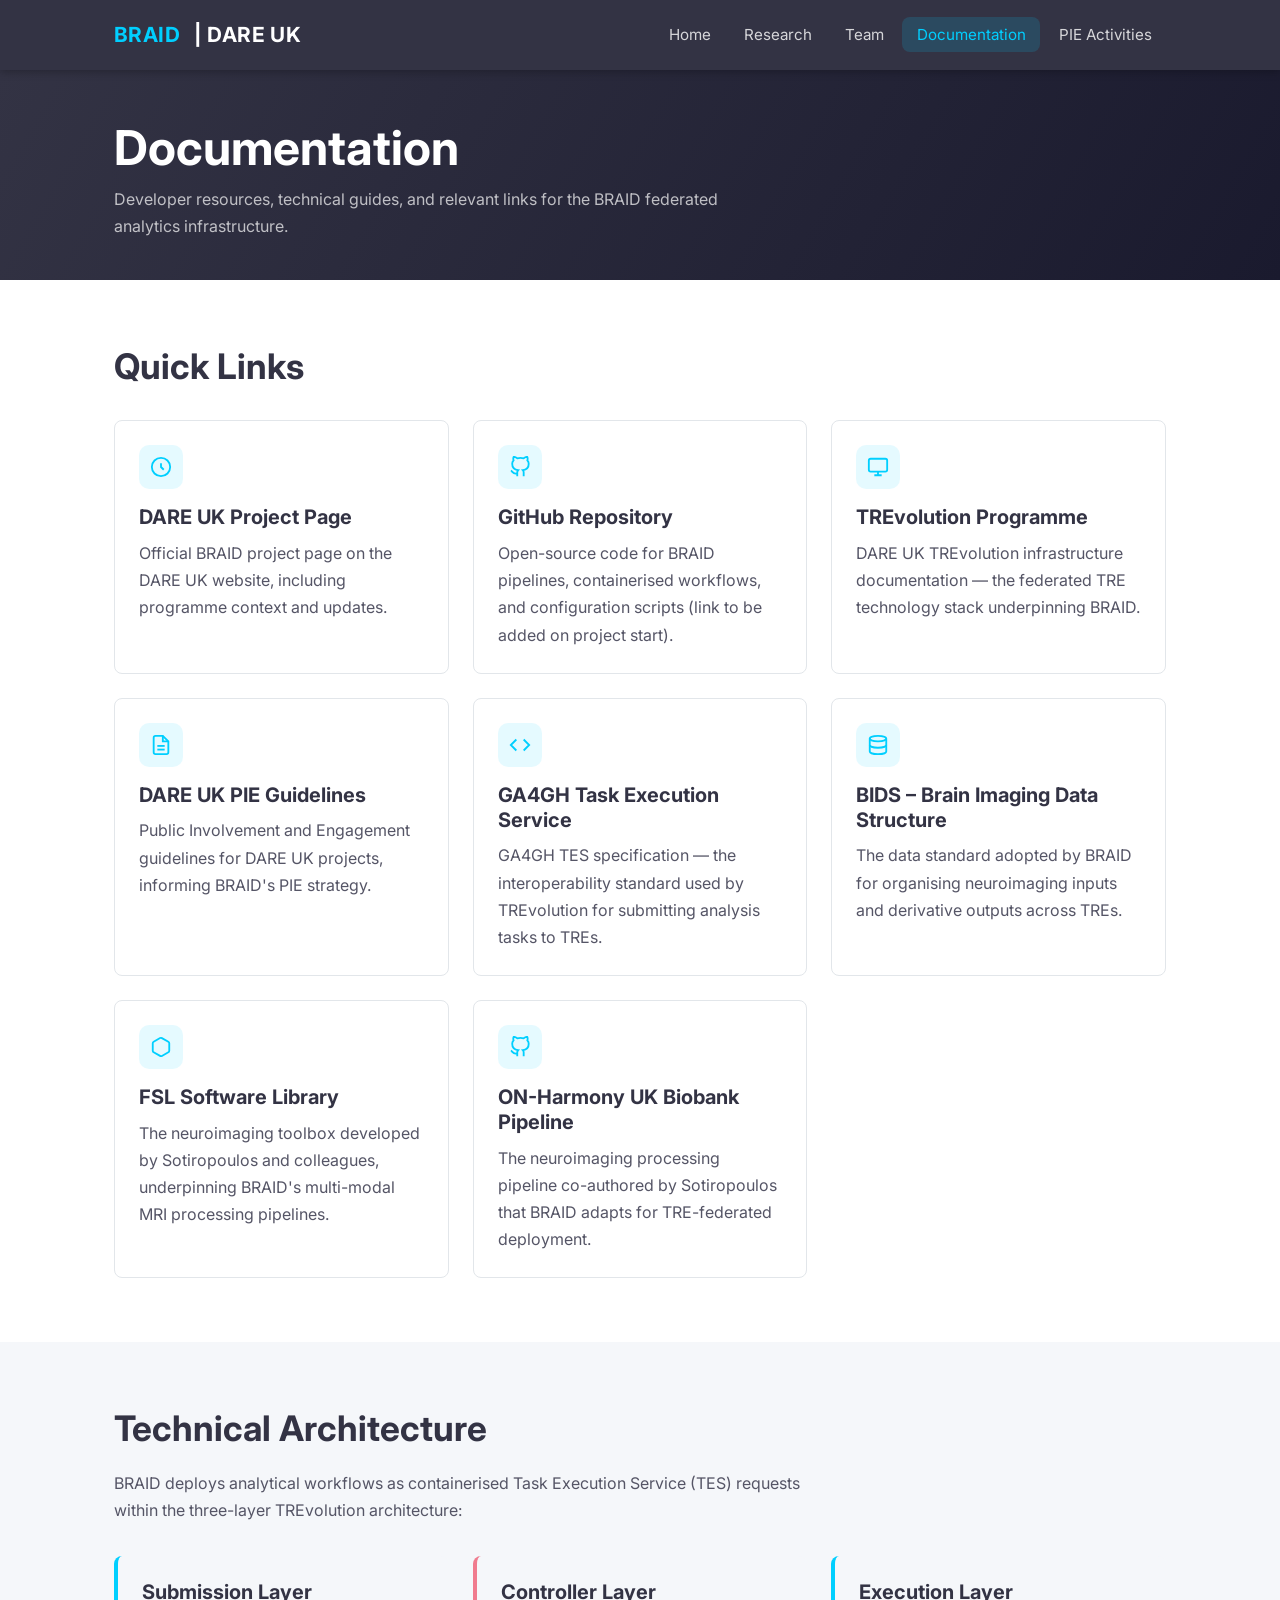
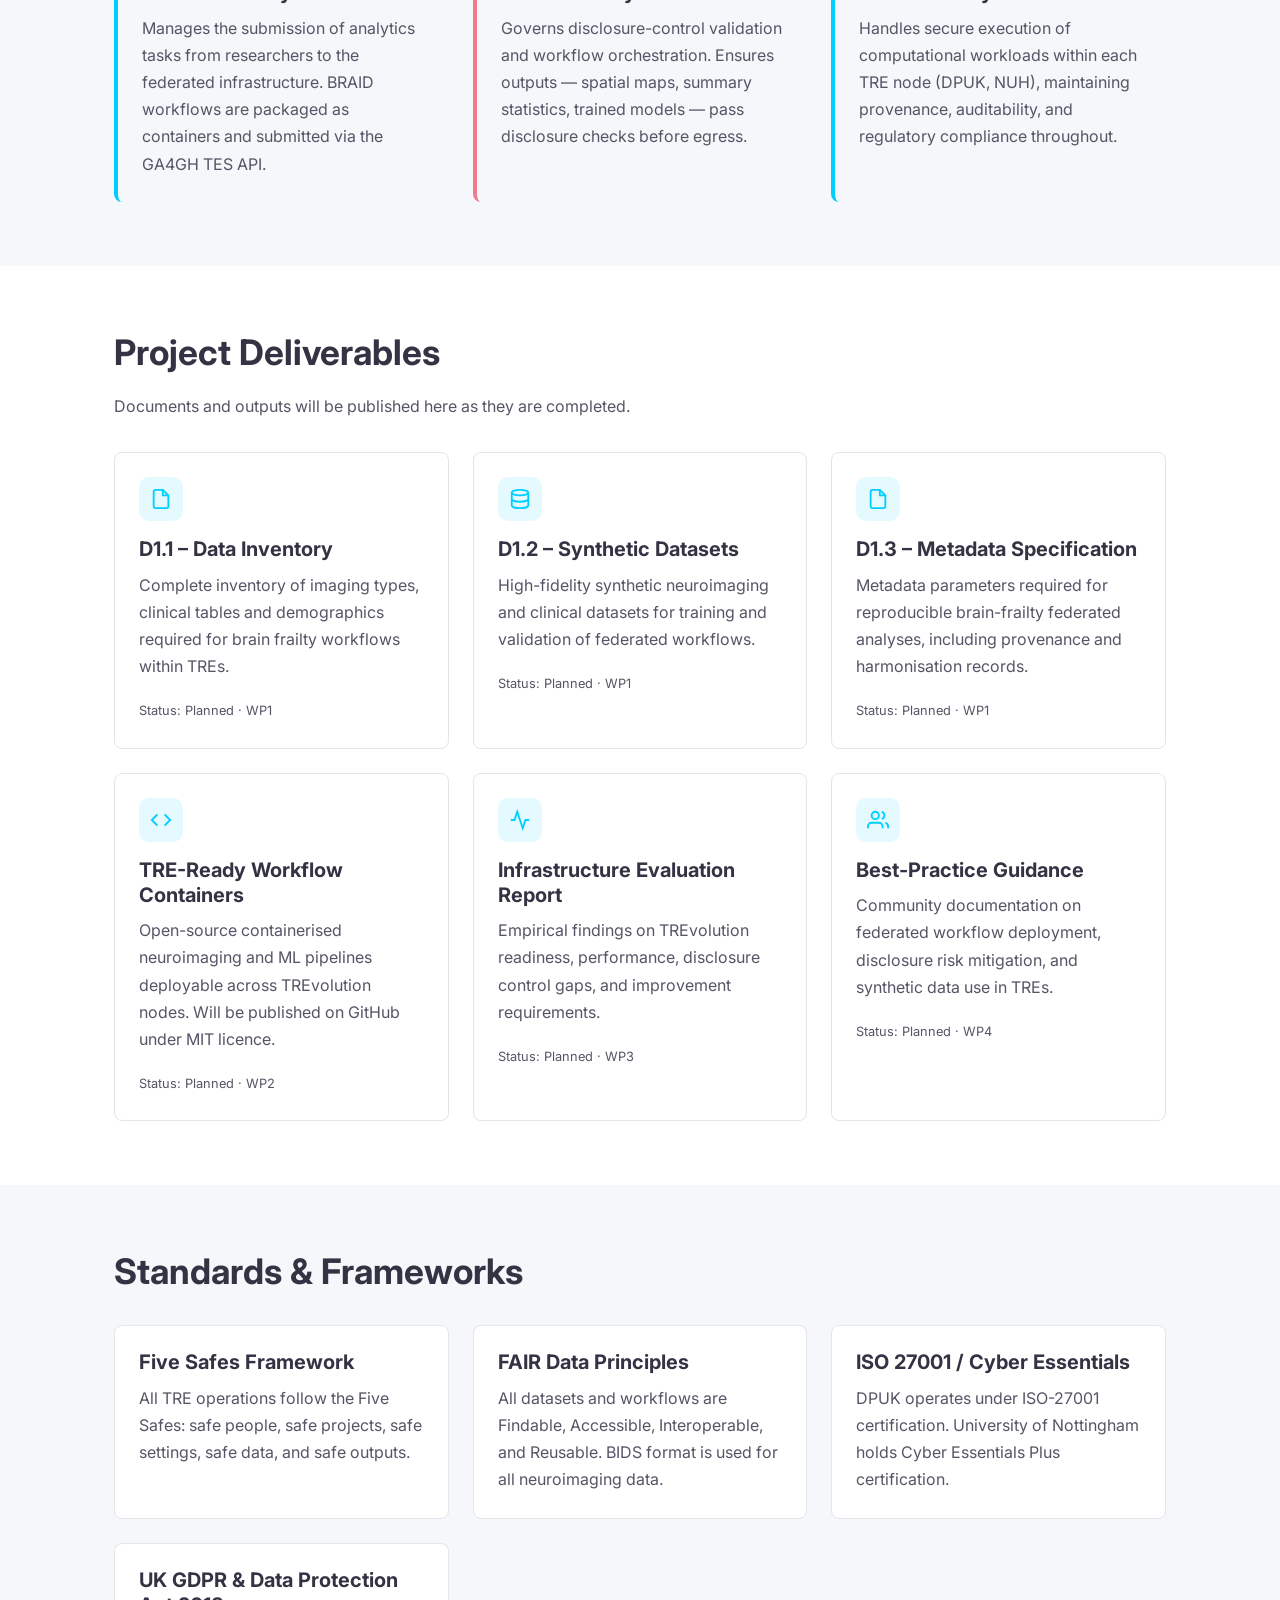
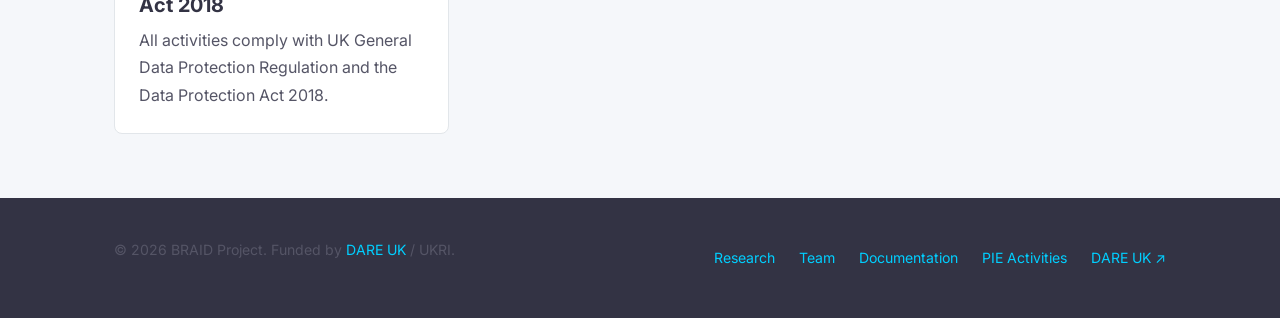
==== documentation.html @ f99ab26d "Initial BRAID website — landing page + 4 menu pages Pages: Home (lay summary), Research, Team, Docum" ====
<!DOCTYPE html>
<html lang="en">
<head>
  <meta charset="UTF-8" />
  <meta name="viewport" content="width=device-width, initial-scale=1.0" />
  <title>Documentation – BRAID</title>
  <link rel="stylesheet" href="assets/css/styles.css" />
  <link rel="preconnect" href="https://fonts.googleapis.com" />
  <link href="https://fonts.googleapis.com/css2?family=Inter:wght@400;600;700&display=swap" rel="stylesheet" />
</head>
<body>

<header class="site-header">
  <div class="container">
    <nav class="nav-inner" aria-label="Main navigation">
      <a class="nav-logo" href="index.html">
        <img src="assets/images/braid-logo-horizontal.png" alt="BRAID – A DARE UK Project"
             onerror="this.style.display='none'; this.nextElementSibling.style.display='flex';" />
        <span class="nav-logo-fallback" style="display:none;"><span>BRAID</span>&nbsp;| DARE UK</span>
      </a>
      <button class="nav-toggle" aria-label="Open menu" aria-expanded="false">
        <span></span><span></span><span></span>
      </button>
      <ul class="nav-links">
        <li><a href="index.html">Home</a></li>
        <li><a href="research.html">Research</a></li>
        <li><a href="team.html">Team</a></li>
        <li><a href="documentation.html">Documentation</a></li>
        <li><a href="pie-activities.html">PIE Activities</a></li>
      </ul>
    </nav>
  </div>
</header>

<section class="page-hero">
  <div class="container">
    <h1>Documentation</h1>
    <p>Developer resources, technical guides, and relevant links for the BRAID federated analytics infrastructure.</p>
  </div>
</section>

<!-- ===== QUICK LINKS ===== -->
<section class="section">
  <div class="container">
    <h2>Quick Links</h2>
    <div class="doc-grid">

      <a href="https://dareuk.org.uk/how-we-work/ongoing-activities/dare-uk-research-exemplars/braid/"
         target="_blank" rel="noopener" class="doc-card" style="color:inherit;">
        <div class="doc-icon">
          <svg width="22" height="22" viewBox="0 0 24 24" fill="none" stroke="currentColor" stroke-width="2">
            <circle cx="12" cy="12" r="10"/><path d="M12 8v4l3 3"/>
          </svg>
        </div>
        <h3>DARE UK Project Page</h3>
        <p>Official BRAID project page on the DARE UK website, including programme context and updates.</p>
      </a>

      <a href="https://github.com" target="_blank" rel="noopener" class="doc-card" style="color:inherit;">
        <div class="doc-icon">
          <svg width="22" height="22" viewBox="0 0 24 24" fill="none" stroke="currentColor" stroke-width="2">
            <path d="M9 19c-5 1.5-5-2.5-7-3m14 6v-3.87a3.37 3.37 0 0 0-.94-2.61c3.14-.35 6.44-1.54 6.44-7A5.44 5.44 0 0 0 20 4.77 5.07 5.07 0 0 0 19.91 1S18.73.65 16 2.48a13.38 13.38 0 0 0-7 0C6.27.65 5.09 1 5.09 1A5.07 5.07 0 0 0 5 4.77a5.44 5.44 0 0 0-1.5 3.78c0 5.42 3.3 6.61 6.44 7A3.37 3.37 0 0 0 9 18.13V22"/>
          </svg>
        </div>
        <h3>GitHub Repository</h3>
        <p>Open-source code for BRAID pipelines, containerised workflows, and configuration scripts (link to be added on project start).</p>
      </a>

      <a href="https://dareuk.org.uk/driver-project-trevolution/" target="_blank" rel="noopener"
         class="doc-card" style="color:inherit;">
        <div class="doc-icon">
          <svg width="22" height="22" viewBox="0 0 24 24" fill="none" stroke="currentColor" stroke-width="2">
            <rect x="2" y="3" width="20" height="14" rx="2"/><path d="M8 21h8M12 17v4"/>
          </svg>
        </div>
        <h3>TREvolution Programme</h3>
        <p>DARE UK TREvolution infrastructure documentation — the federated TRE technology stack underpinning BRAID.</p>
      </a>

      <a href="https://dareuk.org.uk/wp-content/uploads/2025/04/Public-Involvement-and-Engagement-PIE-Guidelines-for-DARE-UK-Projects-Updated.pdf"
         target="_blank" rel="noopener" class="doc-card" style="color:inherit;">
        <div class="doc-icon">
          <svg width="22" height="22" viewBox="0 0 24 24" fill="none" stroke="currentColor" stroke-width="2">
            <path d="M14 2H6a2 2 0 0 0-2 2v16a2 2 0 0 0 2 2h12a2 2 0 0 0 2-2V8z"/><polyline points="14 2 14 8 20 8"/><line x1="16" y1="13" x2="8" y2="13"/><line x1="16" y1="17" x2="8" y2="17"/>
          </svg>
        </div>
        <h3>DARE UK PIE Guidelines</h3>
        <p>Public Involvement and Engagement guidelines for DARE UK projects, informing BRAID's PIE strategy.</p>
      </a>

      <a href="https://www.ga4gh.org/product/task-execution-service-tes/" target="_blank" rel="noopener"
         class="doc-card" style="color:inherit;">
        <div class="doc-icon">
          <svg width="22" height="22" viewBox="0 0 24 24" fill="none" stroke="currentColor" stroke-width="2">
            <polyline points="16 18 22 12 16 6"/><polyline points="8 6 2 12 8 18"/>
          </svg>
        </div>
        <h3>GA4GH Task Execution Service</h3>
        <p>GA4GH TES specification — the interoperability standard used by TREvolution for submitting analysis tasks to TREs.</p>
      </a>

      <a href="https://bids.neuroimaging.io/" target="_blank" rel="noopener"
         class="doc-card" style="color:inherit;">
        <div class="doc-icon">
          <svg width="22" height="22" viewBox="0 0 24 24" fill="none" stroke="currentColor" stroke-width="2">
            <ellipse cx="12" cy="5" rx="9" ry="3"/><path d="M21 12c0 1.66-4 3-9 3s-9-1.34-9-3"/><path d="M3 5v14c0 1.66 4 3 9 3s9-1.34 9-3V5"/>
          </svg>
        </div>
        <h3>BIDS – Brain Imaging Data Structure</h3>
        <p>The data standard adopted by BRAID for organising neuroimaging inputs and derivative outputs across TREs.</p>
      </a>

      <a href="https://fsl.fmrib.ox.ac.uk/fsl/fslwiki/" target="_blank" rel="noopener"
         class="doc-card" style="color:inherit;">
        <div class="doc-icon">
          <svg width="22" height="22" viewBox="0 0 24 24" fill="none" stroke="currentColor" stroke-width="2">
            <path d="M21 16V8a2 2 0 0 0-1-1.73l-7-4a2 2 0 0 0-2 0l-7 4A2 2 0 0 0 3 8v8a2 2 0 0 0 1 1.73l7 4a2 2 0 0 0 2 0l7-4A2 2 0 0 0 21 16z"/>
          </svg>
        </div>
        <h3>FSL Software Library</h3>
        <p>The neuroimaging toolbox developed by Sotiropoulos and colleagues, underpinning BRAID's multi-modal MRI processing pipelines.</p>
      </a>

      <a href="https://github.com/SPMIC-UoN/ON-Harmony_UKBB_pipeline" target="_blank" rel="noopener"
         class="doc-card" style="color:inherit;">
        <div class="doc-icon">
          <svg width="22" height="22" viewBox="0 0 24 24" fill="none" stroke="currentColor" stroke-width="2">
            <path d="M9 19c-5 1.5-5-2.5-7-3m14 6v-3.87a3.37 3.37 0 0 0-.94-2.61c3.14-.35 6.44-1.54 6.44-7A5.44 5.44 0 0 0 20 4.77 5.07 5.07 0 0 0 19.91 1S18.73.65 16 2.48a13.38 13.38 0 0 0-7 0C6.27.65 5.09 1 5.09 1A5.07 5.07 0 0 0 5 4.77a5.44 5.44 0 0 0-1.5 3.78c0 5.42 3.3 6.61 6.44 7A3.37 3.37 0 0 0 9 18.13V22"/>
          </svg>
        </div>
        <h3>ON-Harmony UK Biobank Pipeline</h3>
        <p>The neuroimaging processing pipeline co-authored by Sotiropoulos that BRAID adapts for TRE-federated deployment.</p>
      </a>

    </div>
  </div>
</section>

<!-- ===== TECHNICAL ARCHITECTURE ===== -->
<section class="section section--alt">
  <div class="container">
    <h2>Technical Architecture</h2>
    <p style="max-width:720px; margin-bottom:2rem;">
      BRAID deploys analytical workflows as containerised Task Execution Service (TES) requests
      within the three-layer TREvolution architecture:
    </p>
    <div class="summary-grid">
      <div class="summary-card">
        <h3>Submission Layer</h3>
        <p>Manages the submission of analytics tasks from researchers to the federated infrastructure.
        BRAID workflows are packaged as containers and submitted via the GA4GH TES API.</p>
      </div>
      <div class="summary-card pink-border">
        <h3>Controller Layer</h3>
        <p>Governs disclosure-control validation and workflow orchestration. Ensures outputs —
        spatial maps, summary statistics, trained models — pass disclosure checks before egress.</p>
      </div>
      <div class="summary-card">
        <h3>Execution Layer</h3>
        <p>Handles secure execution of computational workloads within each TRE node (DPUK, NUH),
        maintaining provenance, auditability, and regulatory compliance throughout.</p>
      </div>
    </div>
  </div>
</section>

<!-- ===== DELIVERABLES ===== -->
<section class="section">
  <div class="container">
    <h2>Project Deliverables</h2>
    <p style="margin-bottom:2rem;">Documents and outputs will be published here as they are completed.</p>
    <div class="doc-grid">
      <div class="doc-card">
        <div class="doc-icon">
          <svg width="22" height="22" viewBox="0 0 24 24" fill="none" stroke="currentColor" stroke-width="2">
            <path d="M14 2H6a2 2 0 0 0-2 2v16a2 2 0 0 0 2 2h12a2 2 0 0 0 2-2V8z"/><polyline points="14 2 14 8 20 8"/>
          </svg>
        </div>
        <h3>D1.1 – Data Inventory</h3>
        <p>Complete inventory of imaging types, clinical tables and demographics required for brain frailty workflows within TREs.</p>
        <span style="font-size:.8rem; color:var(--mid);">Status: Planned · WP1</span>
      </div>
      <div class="doc-card">
        <div class="doc-icon">
          <svg width="22" height="22" viewBox="0 0 24 24" fill="none" stroke="currentColor" stroke-width="2">
            <ellipse cx="12" cy="5" rx="9" ry="3"/><path d="M21 12c0 1.66-4 3-9 3s-9-1.34-9-3"/><path d="M3 5v14c0 1.66 4 3 9 3s9-1.34 9-3V5"/>
          </svg>
        </div>
        <h3>D1.2 – Synthetic Datasets</h3>
        <p>High-fidelity synthetic neuroimaging and clinical datasets for training and validation of federated workflows.</p>
        <span style="font-size:.8rem; color:var(--mid);">Status: Planned · WP1</span>
      </div>
      <div class="doc-card">
        <div class="doc-icon">
          <svg width="22" height="22" viewBox="0 0 24 24" fill="none" stroke="currentColor" stroke-width="2">
            <path d="M14 2H6a2 2 0 0 0-2 2v16a2 2 0 0 0 2 2h12a2 2 0 0 0 2-2V8z"/><polyline points="14 2 14 8 20 8"/>
          </svg>
        </div>
        <h3>D1.3 – Metadata Specification</h3>
        <p>Metadata parameters required for reproducible brain-frailty federated analyses, including provenance and harmonisation records.</p>
        <span style="font-size:.8rem; color:var(--mid);">Status: Planned · WP1</span>
      </div>
      <div class="doc-card">
        <div class="doc-icon">
          <svg width="22" height="22" viewBox="0 0 24 24" fill="none" stroke="currentColor" stroke-width="2">
            <polyline points="16 18 22 12 16 6"/><polyline points="8 6 2 12 8 18"/>
          </svg>
        </div>
        <h3>TRE-Ready Workflow Containers</h3>
        <p>Open-source containerised neuroimaging and ML pipelines deployable across TREvolution nodes. Will be published on GitHub under MIT licence.</p>
        <span style="font-size:.8rem; color:var(--mid);">Status: Planned · WP2</span>
      </div>
      <div class="doc-card">
        <div class="doc-icon">
          <svg width="22" height="22" viewBox="0 0 24 24" fill="none" stroke="currentColor" stroke-width="2">
            <path d="M22 12h-4l-3 9L9 3l-3 9H2"/>
          </svg>
        </div>
        <h3>Infrastructure Evaluation Report</h3>
        <p>Empirical findings on TREvolution readiness, performance, disclosure control gaps, and improvement requirements.</p>
        <span style="font-size:.8rem; color:var(--mid);">Status: Planned · WP3</span>
      </div>
      <div class="doc-card">
        <div class="doc-icon">
          <svg width="22" height="22" viewBox="0 0 24 24" fill="none" stroke="currentColor" stroke-width="2">
            <path d="M17 21v-2a4 4 0 0 0-4-4H5a4 4 0 0 0-4 4v2"/><circle cx="9" cy="7" r="4"/><path d="M23 21v-2a4 4 0 0 0-3-3.87"/><path d="M16 3.13a4 4 0 0 1 0 7.75"/>
          </svg>
        </div>
        <h3>Best-Practice Guidance</h3>
        <p>Community documentation on federated workflow deployment, disclosure risk mitigation, and synthetic data use in TREs.</p>
        <span style="font-size:.8rem; color:var(--mid);">Status: Planned · WP4</span>
      </div>
    </div>
  </div>
</section>

<!-- ===== STANDARDS & FRAMEWORKS ===== -->
<section class="section section--alt">
  <div class="container">
    <h2>Standards &amp; Frameworks</h2>
    <div class="doc-grid">
      <div class="doc-card">
        <h3>Five Safes Framework</h3>
        <p>All TRE operations follow the Five Safes: safe people, safe projects, safe settings, safe data, and safe outputs.</p>
      </div>
      <div class="doc-card">
        <h3>FAIR Data Principles</h3>
        <p>All datasets and workflows are Findable, Accessible, Interoperable, and Reusable. BIDS format is used for all neuroimaging data.</p>
      </div>
      <div class="doc-card">
        <h3>ISO 27001 / Cyber Essentials</h3>
        <p>DPUK operates under ISO-27001 certification. University of Nottingham holds Cyber Essentials Plus certification.</p>
      </div>
      <div class="doc-card">
        <h3>UK GDPR &amp; Data Protection Act 2018</h3>
        <p>All activities comply with UK General Data Protection Regulation and the Data Protection Act 2018.</p>
      </div>
    </div>
  </div>
</section>

<footer class="site-footer">
  <div class="container">
    <div class="footer-inner">
      <p>© 2026 BRAID Project. Funded by <a href="https://dareuk.org.uk" target="_blank" rel="noopener">DARE UK</a> / UKRI.</p>
      <nav class="footer-links" aria-label="Footer navigation">
        <a href="research.html">Research</a>
        <a href="team.html">Team</a>
        <a href="documentation.html">Documentation</a>
        <a href="pie-activities.html">PIE Activities</a>
        <a href="https://dareuk.org.uk/how-we-work/ongoing-activities/dare-uk-research-exemplars/braid/"
           target="_blank" rel="noopener">DARE UK ↗</a>
      </nav>
    </div>
  </div>
</footer>

<script src="assets/js/main.js"></script>
</body>
</html>
---- assets/css/styles.css ----
/* ================================================
   BRAID – Brain Frailty Integrated through Data Federation
   Design system – DARE UK Project
   ================================================ */

:root {
  --cyan:   #00CFFF;
  --pink:   #F07B8E;
  --dark:   #333344;
  --mid:    #555566;
  --light:  #F5F7FA;
  --white:  #FFFFFF;
  --border: #E2E6EA;
  --radius: 8px;
  --shadow: 0 2px 16px rgba(0,0,0,.08);
  --font:   'Inter', 'Segoe UI', Arial, sans-serif;
}

/* ---------- Reset ---------- */
*, *::before, *::after { box-sizing: border-box; margin: 0; padding: 0; }
html { scroll-behavior: smooth; }
body {
  font-family: var(--font);
  color: var(--dark);
  background: var(--white);
  line-height: 1.7;
  font-size: 1rem;
}
img { max-width: 100%; display: block; }
a { color: var(--cyan); text-decoration: none; }
a:hover { text-decoration: underline; }

/* ---------- Utility ---------- */
.container { max-width: 1100px; margin: 0 auto; padding: 0 1.5rem; }
.section    { padding: 4rem 0; }
.section--alt { background: var(--light); }
.text-center { text-align: center; }
.sr-only { position:absolute; width:1px; height:1px; overflow:hidden; clip:rect(0,0,0,0); }

/* ---------- Typography ---------- */
h1, h2, h3, h4 { line-height: 1.25; font-weight: 700; }
h1 { font-size: clamp(2rem, 4vw, 3rem); }
h2 { font-size: clamp(1.5rem, 3vw, 2.2rem); margin-bottom: 1.2rem; }
h3 { font-size: 1.25rem; margin-bottom: .6rem; }
p  { margin-bottom: 1rem; color: var(--mid); }
p:last-child { margin-bottom: 0; }

.accent-cyan { color: var(--cyan); }
.accent-pink { color: var(--pink); }

/* ---------- Header / Nav ---------- */
.site-header {
  position: sticky;
  top: 0;
  z-index: 100;
  background: var(--dark);
  box-shadow: 0 2px 8px rgba(0,0,0,.25);
}
.nav-inner {
  display: flex;
  align-items: center;
  justify-content: space-between;
  height: 70px;
  gap: 1rem;
}
.nav-logo img {
  height: 42px;
  width: auto;
}
.nav-logo-fallback {
  display: flex;
  align-items: center;
  gap: .5rem;
  color: var(--white);
  font-weight: 700;
  font-size: 1.3rem;
  letter-spacing: .02em;
}
.nav-logo-fallback span { color: var(--cyan); }

.nav-links {
  display: flex;
  list-style: none;
  gap: .25rem;
}
.nav-links a {
  color: rgba(255,255,255,.8);
  padding: .5rem .9rem;
  border-radius: var(--radius);
  font-size: .95rem;
  transition: background .2s, color .2s;
}
.nav-links a:hover,
.nav-links a.active {
  background: rgba(0,207,255,.15);
  color: var(--cyan);
  text-decoration: none;
}

/* hamburger */
.nav-toggle {
  display: none;
  flex-direction: column;
  gap: 5px;
  background: none;
  border: none;
  cursor: pointer;
  padding: .4rem;
}
.nav-toggle span {
  display: block; width: 24px; height: 2px;
  background: var(--white); border-radius: 2px;
  transition: transform .25s;
}

/* ---------- Hero ---------- */
.hero {
  background: linear-gradient(135deg, var(--dark) 0%, #1a1a2e 60%, #16213e 100%);
  color: var(--white);
  padding: 5rem 0 4rem;
  position: relative;
  overflow: hidden;
}
.hero::before {
  content:'';
  position:absolute; inset:0;
  background: radial-gradient(ellipse at 80% 50%, rgba(0,207,255,.12), transparent 60%),
              radial-gradient(ellipse at 20% 80%, rgba(240,123,142,.1), transparent 50%);
}
.hero-inner {
  position: relative;
  display: grid;
  grid-template-columns: 1fr auto;
  gap: 2rem;
  align-items: center;
}
.hero-text h1 { color: var(--white); margin-bottom: 1rem; }
.hero-text h1 em { font-style: normal; color: var(--cyan); }
.hero-text .subtitle {
  font-size: 1.15rem;
  color: rgba(255,255,255,.75);
  max-width: 640px;
  margin-bottom: 2rem;
}
.hero-logo img { height: 160px; }

.badge-row {
  display: flex; flex-wrap: wrap; gap: .75rem;
  margin-bottom: 2rem;
}
.badge {
  background: rgba(0,207,255,.15);
  border: 1px solid rgba(0,207,255,.35);
  color: var(--cyan);
  padding: .3rem .85rem;
  border-radius: 999px;
  font-size: .82rem;
  font-weight: 600;
  letter-spacing: .04em;
  text-transform: uppercase;
}
.badge--pink {
  background: rgba(240,123,142,.15);
  border-color: rgba(240,123,142,.35);
  color: var(--pink);
}

.btn {
  display: inline-flex;
  align-items: center;
  gap: .5rem;
  padding: .75rem 1.6rem;
  border-radius: var(--radius);
  font-weight: 600;
  font-size: .95rem;
  transition: transform .15s, box-shadow .15s;
  cursor: pointer;
}
.btn:hover { transform: translateY(-1px); box-shadow: 0 4px 16px rgba(0,0,0,.2); text-decoration: none; }
.btn-primary { background: var(--cyan); color: var(--dark); }
.btn-outline  { background: transparent; border: 2px solid rgba(255,255,255,.4); color: var(--white); }

/* ---------- Lay Summary ---------- */
.lay-summary {
  background: var(--white);
  padding: 3rem 0;
}
.summary-grid {
  display: grid;
  grid-template-columns: repeat(auto-fit, minmax(280px, 1fr));
  gap: 1.5rem;
  margin-top: 2rem;
}
.summary-card {
  background: var(--light);
  border-radius: var(--radius);
  padding: 1.5rem;
  border-left: 4px solid var(--cyan);
}
.summary-card.pink-border { border-left-color: var(--pink); }
.summary-card h3 { color: var(--dark); }

/* ---------- Institutions strip ---------- */
.institutions {
  background: var(--dark);
  padding: 2rem 0;
}
.inst-list {
  display: flex;
  flex-wrap: wrap;
  gap: .75rem 1.5rem;
  align-items: center;
  justify-content: center;
  list-style: none;
}
.inst-list li {
  color: rgba(255,255,255,.7);
  font-size: .9rem;
  padding: .4rem .8rem;
  border: 1px solid rgba(255,255,255,.15);
  border-radius: 4px;
}

/* ---------- Page hero (inner pages) ---------- */
.page-hero {
  background: linear-gradient(120deg, var(--dark) 0%, #1a1a2e 100%);
  padding: 3rem 0 2.5rem;
  color: var(--white);
}
.page-hero h1 { color: var(--white); margin-bottom: .5rem; }
.page-hero p  { color: rgba(255,255,255,.7); max-width: 640px; margin-bottom: 0; }

/* ---------- Research page ---------- */
.pub-list { list-style: none; padding: 0; }
.pub-list li {
  padding: 1rem 0;
  border-bottom: 1px solid var(--border);
  display: grid;
  grid-template-columns: auto 1fr;
  gap: .75rem;
}
.pub-list li:last-child { border-bottom: none; }
.pub-year {
  font-weight: 700;
  color: var(--cyan);
  min-width: 50px;
}
.pub-title { font-weight: 600; color: var(--dark); margin-bottom: .2rem; }
.pub-meta  { font-size: .88rem; color: var(--mid); }

/* ---------- Team page ---------- */
.team-grid {
  display: grid;
  grid-template-columns: repeat(auto-fill, minmax(240px, 1fr));
  gap: 2rem;
  margin-top: 2rem;
}
.team-card {
  background: var(--white);
  border-radius: var(--radius);
  box-shadow: var(--shadow);
  overflow: hidden;
  transition: transform .2s, box-shadow .2s;
}
.team-card:hover { transform: translateY(-3px); box-shadow: 0 8px 30px rgba(0,0,0,.12); }

.team-photo {
  width: 100%;
  aspect-ratio: 1;
  object-fit: cover;
  background: var(--light);
}
.team-photo-placeholder {
  width: 100%;
  aspect-ratio: 1;
  background: linear-gradient(135deg, rgba(0,207,255,.12), rgba(240,123,142,.12));
  display: flex;
  align-items: center;
  justify-content: center;
}
.team-photo-placeholder svg { width: 60px; height: 60px; opacity: .4; }

.team-info { padding: 1.2rem; }
.team-info h3 { margin-bottom: .2rem; font-size: 1.05rem; }
.team-role  { font-size: .88rem; color: var(--cyan); font-weight: 600; margin-bottom: .35rem; }
.team-org   { font-size: .82rem; color: var(--mid); margin-bottom: .6rem; }
.team-bio   { font-size: .88rem; color: var(--mid); margin-bottom: 0; line-height: 1.55; }

/* ---------- Documentation page ---------- */
.doc-grid {
  display: grid;
  grid-template-columns: repeat(auto-fill, minmax(300px, 1fr));
  gap: 1.5rem;
  margin-top: 2rem;
}
.doc-card {
  background: var(--white);
  border: 1px solid var(--border);
  border-radius: var(--radius);
  padding: 1.5rem;
  transition: border-color .2s, box-shadow .2s;
}
.doc-card:hover {
  border-color: var(--cyan);
  box-shadow: 0 4px 20px rgba(0,207,255,.1);
}
.doc-icon {
  width: 44px; height: 44px;
  background: rgba(0,207,255,.1);
  border-radius: 10px;
  display: flex; align-items: center; justify-content: center;
  margin-bottom: 1rem;
}
.doc-icon svg { color: var(--cyan); }

/* ---------- PIE page ---------- */
.pie-timeline { margin-top: 2rem; position: relative; }
.pie-timeline::before {
  content: '';
  position: absolute;
  left: 20px;
  top: 0; bottom: 0;
  width: 2px;
  background: linear-gradient(to bottom, var(--cyan), var(--pink));
  border-radius: 2px;
}
.pie-item {
  position: relative;
  padding: 0 0 2.5rem 60px;
}
.pie-dot {
  position: absolute;
  left: 12px; top: 4px;
  width: 18px; height: 18px;
  border-radius: 50%;
  background: var(--cyan);
  border: 3px solid var(--white);
  box-shadow: 0 0 0 2px var(--cyan);
}
.pie-item:nth-child(even) .pie-dot { background: var(--pink); box-shadow: 0 0 0 2px var(--pink); }

.pie-card {
  background: var(--white);
  border-radius: var(--radius);
  box-shadow: var(--shadow);
  padding: 1.5rem;
}
.pie-card h3 { margin-bottom: .4rem; }
.pie-tag {
  display: inline-block;
  background: rgba(0,207,255,.1);
  color: var(--cyan);
  font-size: .78rem;
  font-weight: 700;
  padding: .2rem .6rem;
  border-radius: 4px;
  margin-bottom: .75rem;
  text-transform: uppercase;
  letter-spacing: .04em;
}
.pie-tag.pink { background: rgba(240,123,142,.1); color: var(--pink); }

/* ---------- Footer ---------- */
.site-footer {
  background: var(--dark);
  color: rgba(255,255,255,.6);
  padding: 2.5rem 0;
  font-size: .88rem;
}
.footer-inner {
  display: flex;
  flex-wrap: wrap;
  justify-content: space-between;
  align-items: center;
  gap: 1rem;
}
.footer-inner a { color: var(--cyan); }
.footer-links { display: flex; gap: 1.5rem; flex-wrap: wrap; }

/* ---------- Responsive ---------- */
@media (max-width: 768px) {
  .hero-inner { grid-template-columns: 1fr; }
  .hero-logo  { display: none; }

  .nav-links {
    display: none;
    flex-direction: column;
    position: absolute;
    top: 70px; left: 0; right: 0;
    background: var(--dark);
    padding: 1rem 1.5rem;
    gap: .25rem;
    box-shadow: 0 8px 16px rgba(0,0,0,.3);
  }
  .nav-links.open { display: flex; }
  .nav-toggle { display: flex; }

  .pie-timeline::before { left: 14px; }
  .pie-item { padding-left: 44px; }
  .pie-dot  { left: 6px; }
}
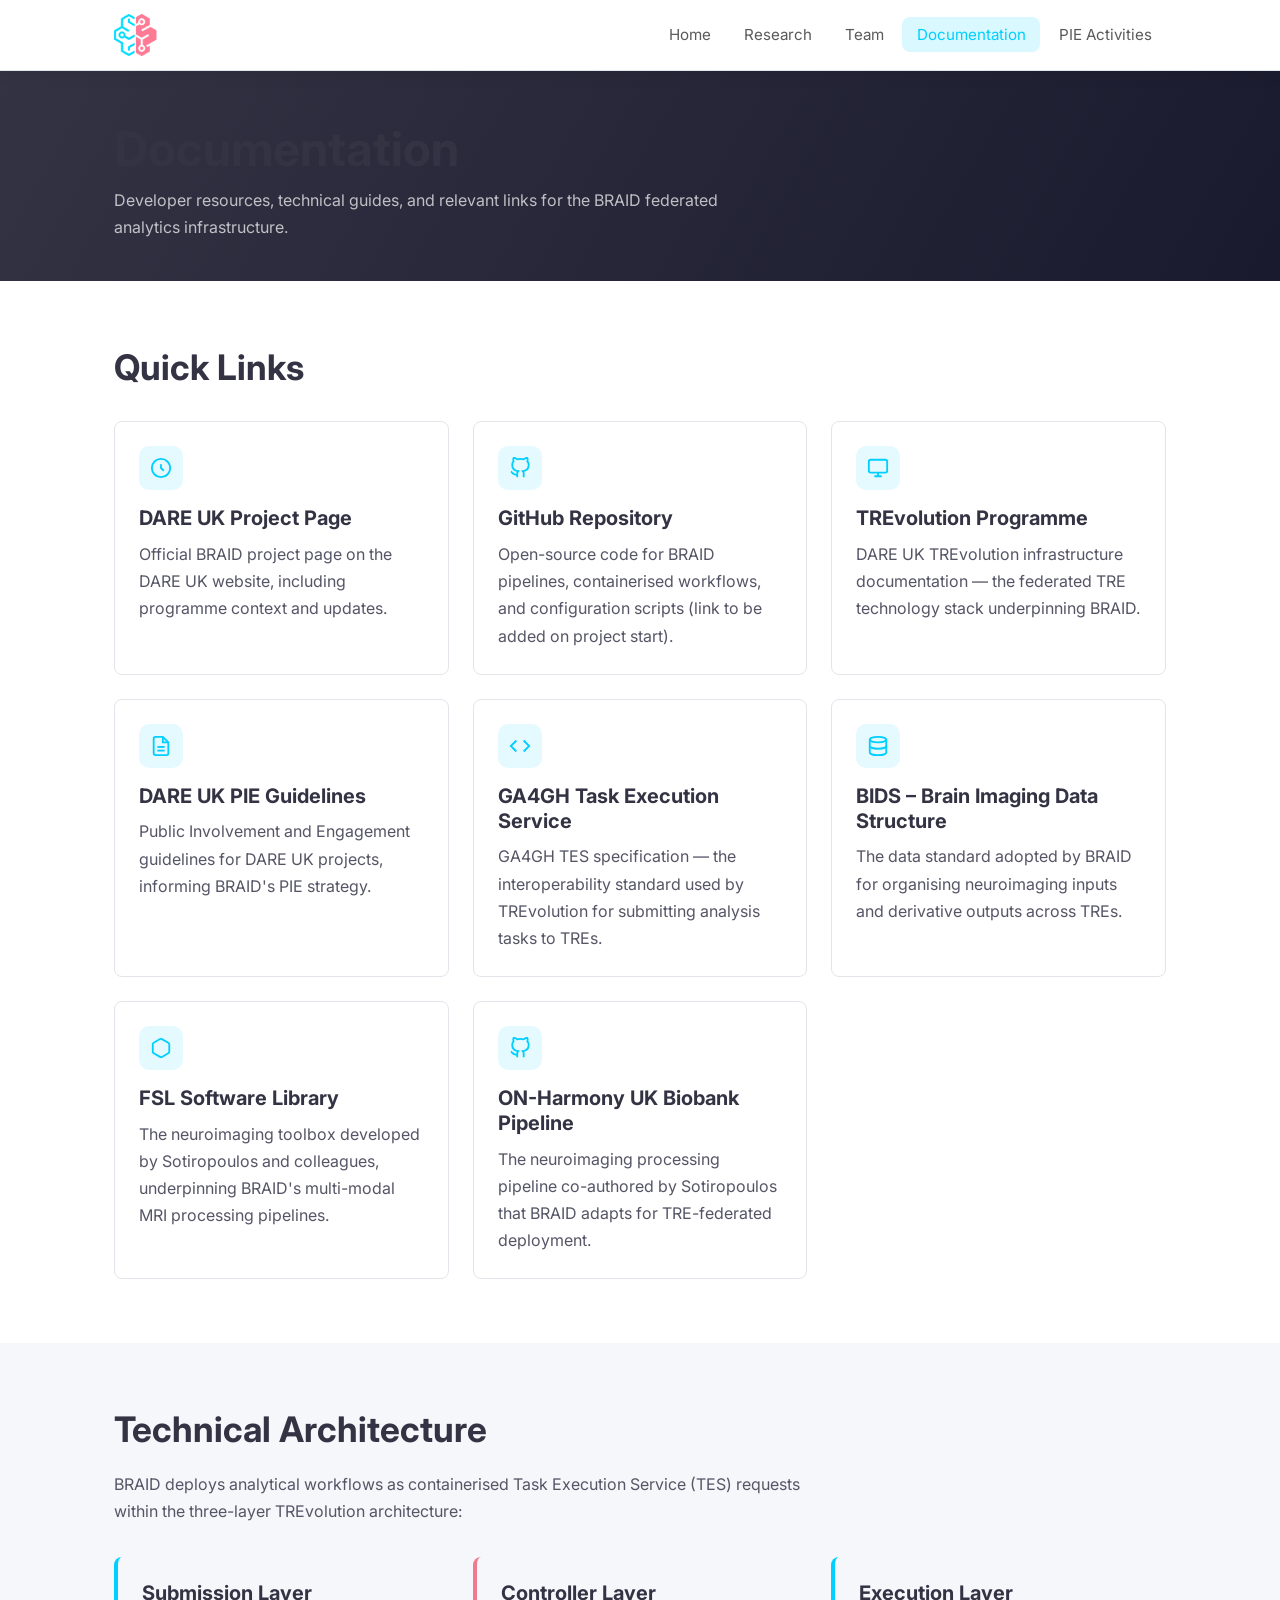
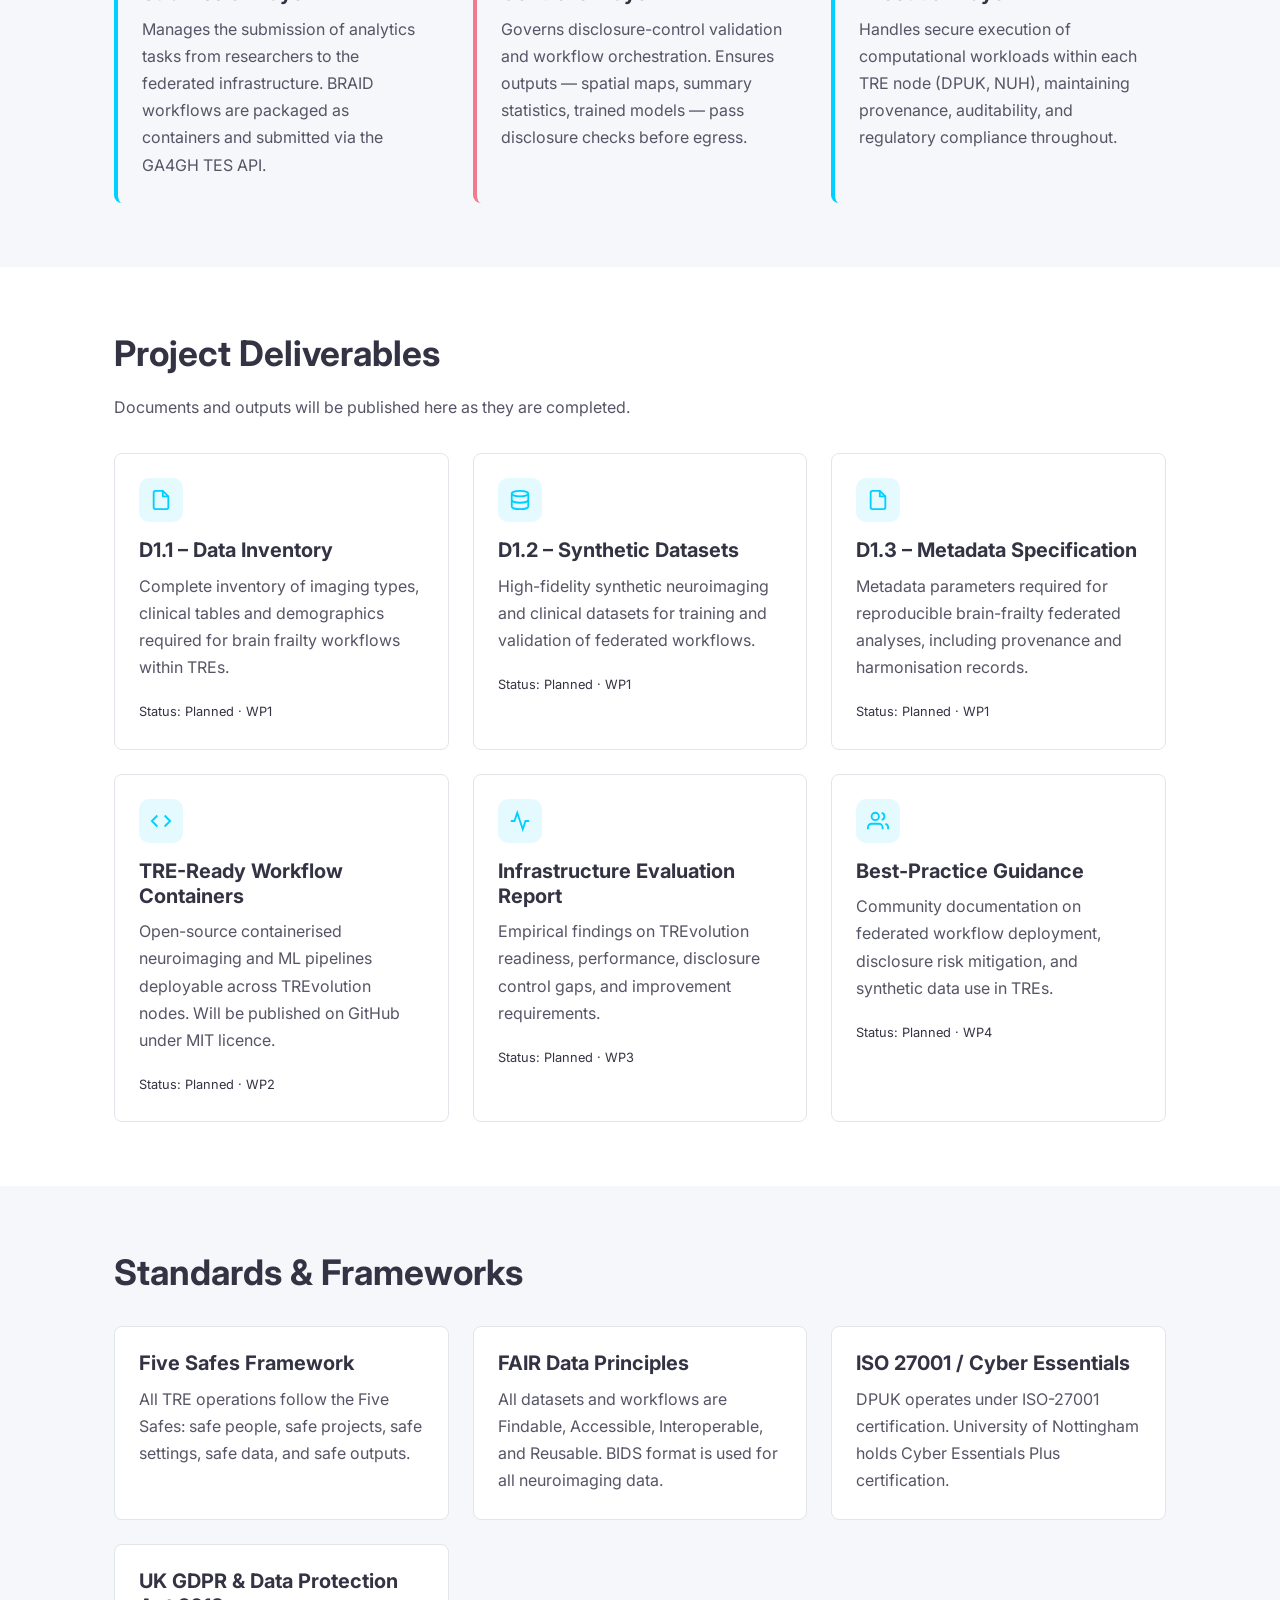
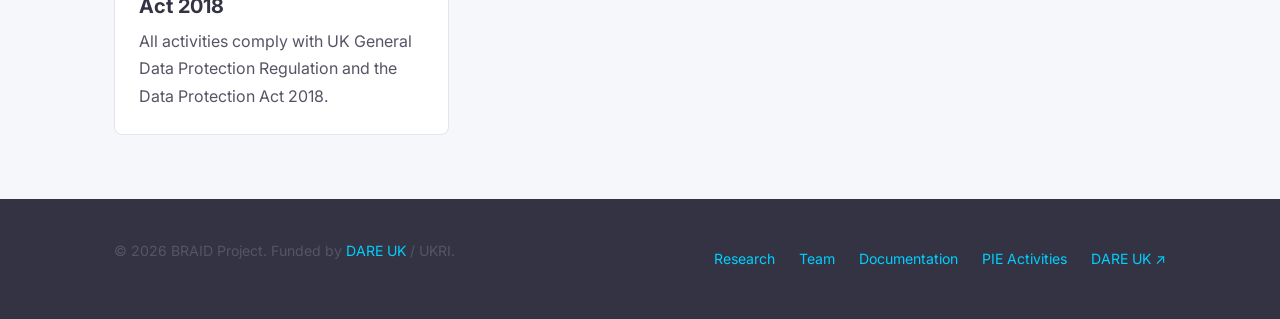
==== commit 3769ba60: "Add dark/light mode theming and adaptive logo switching - CSS custom properties split into themeable" ====
--- a/documentation.html
+++ b/documentation.html
@@ -14,8 +14,12 @@
   <div class="container">
     <nav class="nav-inner" aria-label="Main navigation">
       <a class="nav-logo" href="index.html">
-        <img src="assets/images/braid-logo-horizontal.png" alt="BRAID – A DARE UK Project"
-             onerror="this.style.display='none'; this.nextElementSibling.style.display='flex';" />
+        <picture>
+          <source media="(prefers-color-scheme: dark)"  srcset="assets/images/braid-logo-stacked-ondark.png" />
+          <source media="(prefers-color-scheme: light)" srcset="assets/images/braid-logo-wide-onlight.png" />
+          <img src="assets/images/braid-logo-wide-onlight.png" alt="BRAID – A DARE UK Project"
+               onerror="this.closest('.nav-logo').querySelector('.nav-logo-fallback').style.display='flex'; this.closest('picture').style.display='none';" />
+        </picture>
         <span class="nav-logo-fallback" style="display:none;"><span>BRAID</span>&nbsp;| DARE UK</span>
       </a>
       <button class="nav-toggle" aria-label="Open menu" aria-expanded="false">
--- a/assets/css/styles.css
+++ b/assets/css/styles.css
@@ -3,26 +3,55 @@
    Design system – DARE UK Project
    ================================================ */
 
+/* ---------- Tokens (light mode defaults) ---------- */
 :root {
-  --cyan:   #00CFFF;
-  --pink:   #F07B8E;
-  --dark:   #333344;
-  --mid:    #555566;
-  --light:  #F5F7FA;
-  --white:  #FFFFFF;
-  --border: #E2E6EA;
-  --radius: 8px;
-  --shadow: 0 2px 16px rgba(0,0,0,.08);
-  --font:   'Inter', 'Segoe UI', Arial, sans-serif;
+  --cyan:        #00CFFF;
+  --pink:        #F07B8E;
+  --dark:        #333344;   /* nav / hero / footer – always dark */
+  --radius:      8px;
+  --font:        'Inter', 'Segoe UI', Arial, sans-serif;
+
+  /* Themeable */
+  --bg:          #FFFFFF;
+  --bg-alt:      #F5F7FA;
+  --text:        #333344;
+  --text-muted:  #555566;
+  --border:      #E2E6EA;
+  --card-bg:     #FFFFFF;
+  --shadow:      0 2px 16px rgba(0,0,0,.08);
+
+  /* Nav (light mode = white bar) */
+  --nav-bg:      #FFFFFF;
+  --nav-border:  #E2E6EA;
+  --nav-link:    rgba(0,0,0,.65);
+  --nav-active:  var(--dark);
+}
+
+@media (prefers-color-scheme: dark) {
+  :root {
+    --bg:          #0F0F1A;
+    --bg-alt:      #1A1A2E;
+    --text:        #E8E8F5;
+    --text-muted:  #9090B0;
+    --border:      #2A2A42;
+    --card-bg:     #1A1A2E;
+    --shadow:      0 2px 16px rgba(0,0,0,.35);
+
+    /* Nav (dark mode = same dark as hero) */
+    --nav-bg:      #333344;
+    --nav-border:  transparent;
+    --nav-link:    rgba(255,255,255,.75);
+    --nav-active:  #FFFFFF;
+  }
 }
 
 /* ---------- Reset ---------- */
 *, *::before, *::after { box-sizing: border-box; margin: 0; padding: 0; }
-html { scroll-behavior: smooth; }
+html { scroll-behavior: smooth; color-scheme: light dark; }
 body {
   font-family: var(--font);
-  color: var(--dark);
-  background: var(--white);
+  color: var(--text);
+  background: var(--bg);
   line-height: 1.7;
   font-size: 1rem;
 }
@@ -33,7 +62,7 @@
 /* ---------- Utility ---------- */
 .container { max-width: 1100px; margin: 0 auto; padding: 0 1.5rem; }
 .section    { padding: 4rem 0; }
-.section--alt { background: var(--light); }
+.section--alt { background: var(--bg-alt); }
 .text-center { text-align: center; }
 .sr-only { position:absolute; width:1px; height:1px; overflow:hidden; clip:rect(0,0,0,0); }
 
@@ -42,7 +71,7 @@
 h1 { font-size: clamp(2rem, 4vw, 3rem); }
 h2 { font-size: clamp(1.5rem, 3vw, 2.2rem); margin-bottom: 1.2rem; }
 h3 { font-size: 1.25rem; margin-bottom: .6rem; }
-p  { margin-bottom: 1rem; color: var(--mid); }
+p  { margin-bottom: 1rem; color: var(--text-muted); }
 p:last-child { margin-bottom: 0; }
 
 .accent-cyan { color: var(--cyan); }
@@ -53,8 +82,10 @@
   position: sticky;
   top: 0;
   z-index: 100;
-  background: var(--dark);
-  box-shadow: 0 2px 8px rgba(0,0,0,.25);
+  background: var(--nav-bg);
+  border-bottom: 1px solid var(--nav-border);
+  box-shadow: var(--shadow);
+  transition: background .2s;
 }
 .nav-inner {
   display: flex;
@@ -71,7 +102,7 @@
   display: flex;
   align-items: center;
   gap: .5rem;
-  color: var(--white);
+  color: var(--nav-active);
   font-weight: 700;
   font-size: 1.3rem;
   letter-spacing: .02em;
@@ -84,7 +115,7 @@
   gap: .25rem;
 }
 .nav-links a {
-  color: rgba(255,255,255,.8);
+  color: var(--nav-link);
   padding: .5rem .9rem;
   border-radius: var(--radius);
   font-size: .95rem;
@@ -109,7 +140,7 @@
 }
 .nav-toggle span {
   display: block; width: 24px; height: 2px;
-  background: var(--white); border-radius: 2px;
+  background: var(--nav-link); border-radius: 2px;
   transition: transform .25s;
 }
 
@@ -182,7 +213,7 @@
 
 /* ---------- Lay Summary ---------- */
 .lay-summary {
-  background: var(--white);
+  background: var(--bg);
   padding: 3rem 0;
 }
 .summary-grid {
@@ -192,13 +223,13 @@
   margin-top: 2rem;
 }
 .summary-card {
-  background: var(--light);
+  background: var(--bg-alt);
   border-radius: var(--radius);
   padding: 1.5rem;
   border-left: 4px solid var(--cyan);
 }
 .summary-card.pink-border { border-left-color: var(--pink); }
-.summary-card h3 { color: var(--dark); }
+.summary-card h3 { color: var(--text); }
 
 /* ---------- Institutions strip ---------- */
 .institutions {
@@ -245,8 +276,8 @@
   color: var(--cyan);
   min-width: 50px;
 }
-.pub-title { font-weight: 600; color: var(--dark); margin-bottom: .2rem; }
-.pub-meta  { font-size: .88rem; color: var(--mid); }
+.pub-title { font-weight: 600; color: var(--text); margin-bottom: .2rem; }
+.pub-meta  { font-size: .88rem; color: var(--text-muted); }
 
 /* ---------- Team page ---------- */
 .team-grid {
@@ -256,7 +287,7 @@
   margin-top: 2rem;
 }
 .team-card {
-  background: var(--white);
+  background: var(--card-bg);
   border-radius: var(--radius);
   box-shadow: var(--shadow);
   overflow: hidden;
@@ -281,10 +312,10 @@
 .team-photo-placeholder svg { width: 60px; height: 60px; opacity: .4; }
 
 .team-info { padding: 1.2rem; }
-.team-info h3 { margin-bottom: .2rem; font-size: 1.05rem; }
+.team-info h3 { margin-bottom: .2rem; font-size: 1.05rem; color: var(--text); }
 .team-role  { font-size: .88rem; color: var(--cyan); font-weight: 600; margin-bottom: .35rem; }
-.team-org   { font-size: .82rem; color: var(--mid); margin-bottom: .6rem; }
-.team-bio   { font-size: .88rem; color: var(--mid); margin-bottom: 0; line-height: 1.55; }
+.team-org   { font-size: .82rem; color: var(--text-muted); margin-bottom: .6rem; }
+.team-bio   { font-size: .88rem; color: var(--text-muted); margin-bottom: 0; line-height: 1.55; }
 
 /* ---------- Documentation page ---------- */
 .doc-grid {
@@ -294,7 +325,7 @@
   margin-top: 2rem;
 }
 .doc-card {
-  background: var(--white);
+  background: var(--card-bg);
   border: 1px solid var(--border);
   border-radius: var(--radius);
   padding: 1.5rem;
@@ -340,7 +371,7 @@
 .pie-item:nth-child(even) .pie-dot { background: var(--pink); box-shadow: 0 0 0 2px var(--pink); }
 
 .pie-card {
-  background: var(--white);
+  background: var(--card-bg);
   border-radius: var(--radius);
   box-shadow: var(--shadow);
   padding: 1.5rem;
@@ -387,7 +418,8 @@
     flex-direction: column;
     position: absolute;
     top: 70px; left: 0; right: 0;
-    background: var(--dark);
+    background: var(--nav-bg);
+    border-top: 1px solid var(--border);
     padding: 1rem 1.5rem;
     gap: .25rem;
     box-shadow: 0 8px 16px rgba(0,0,0,.3);
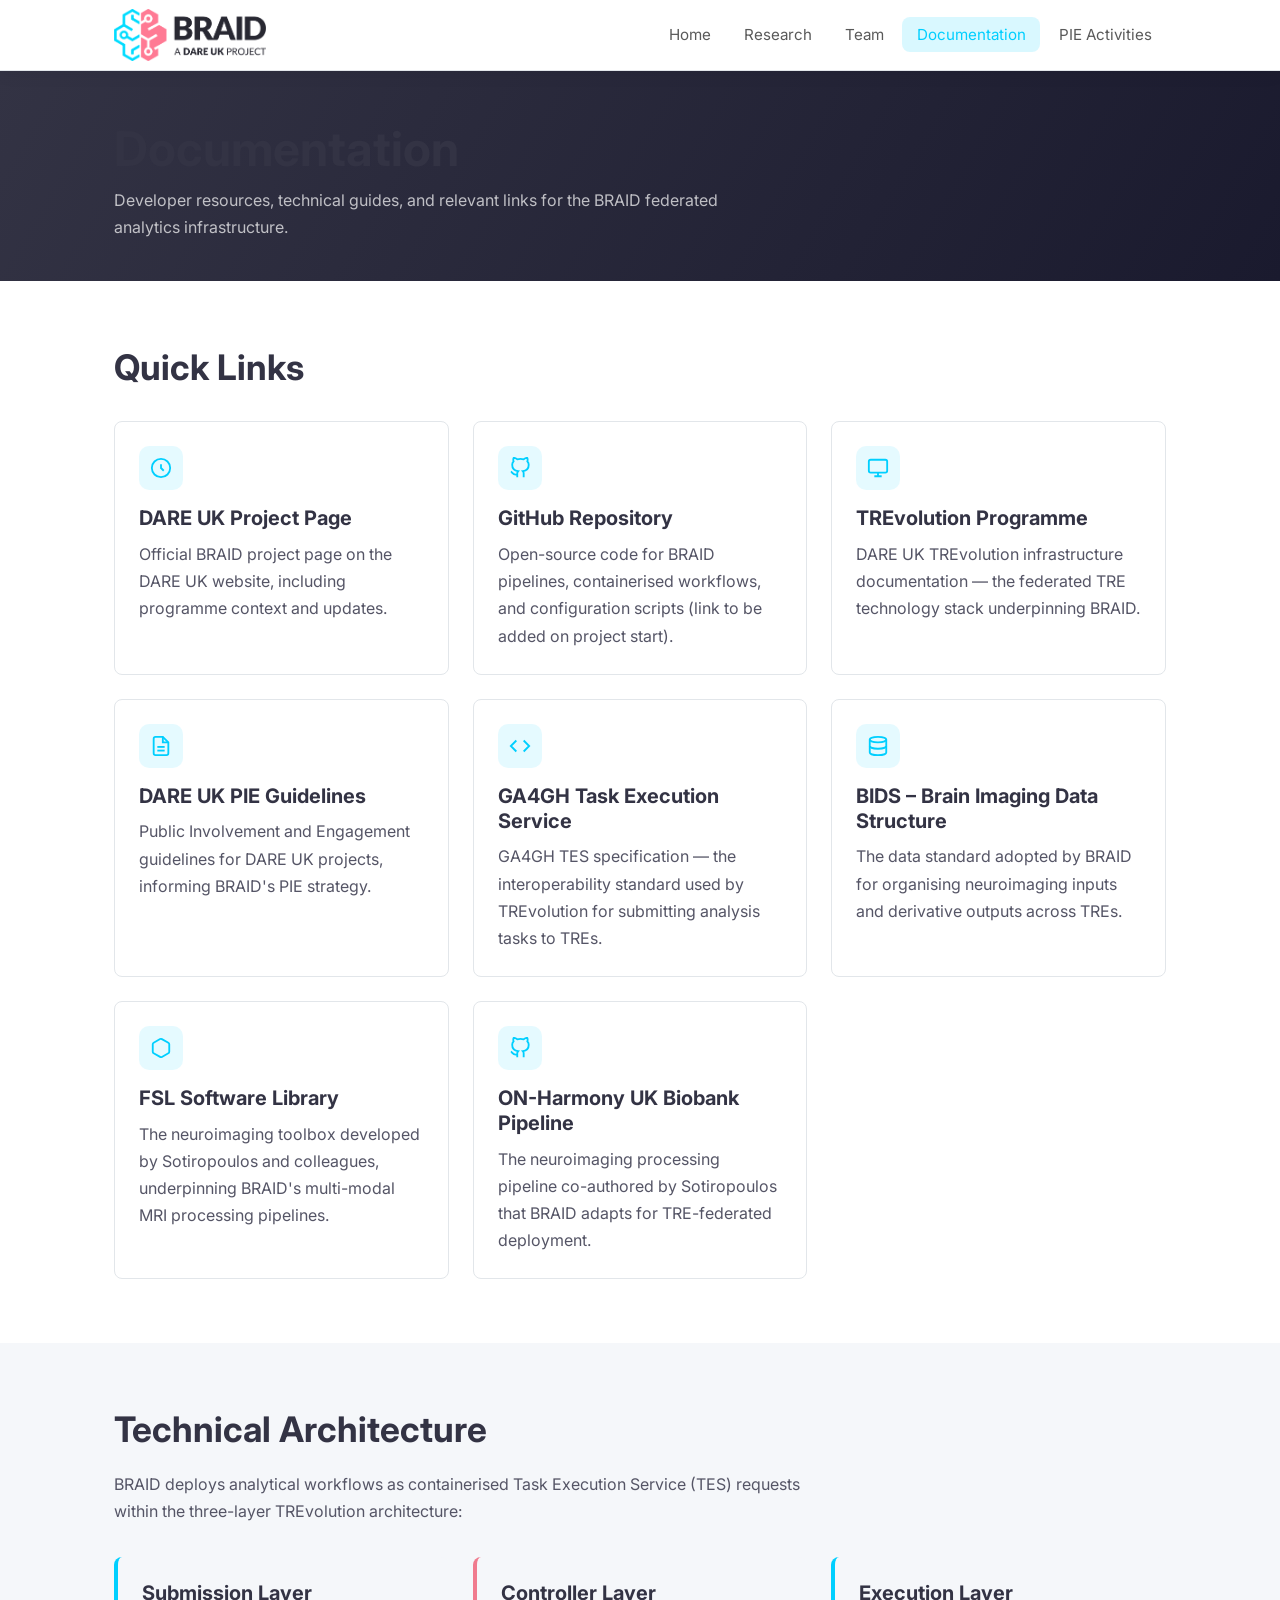
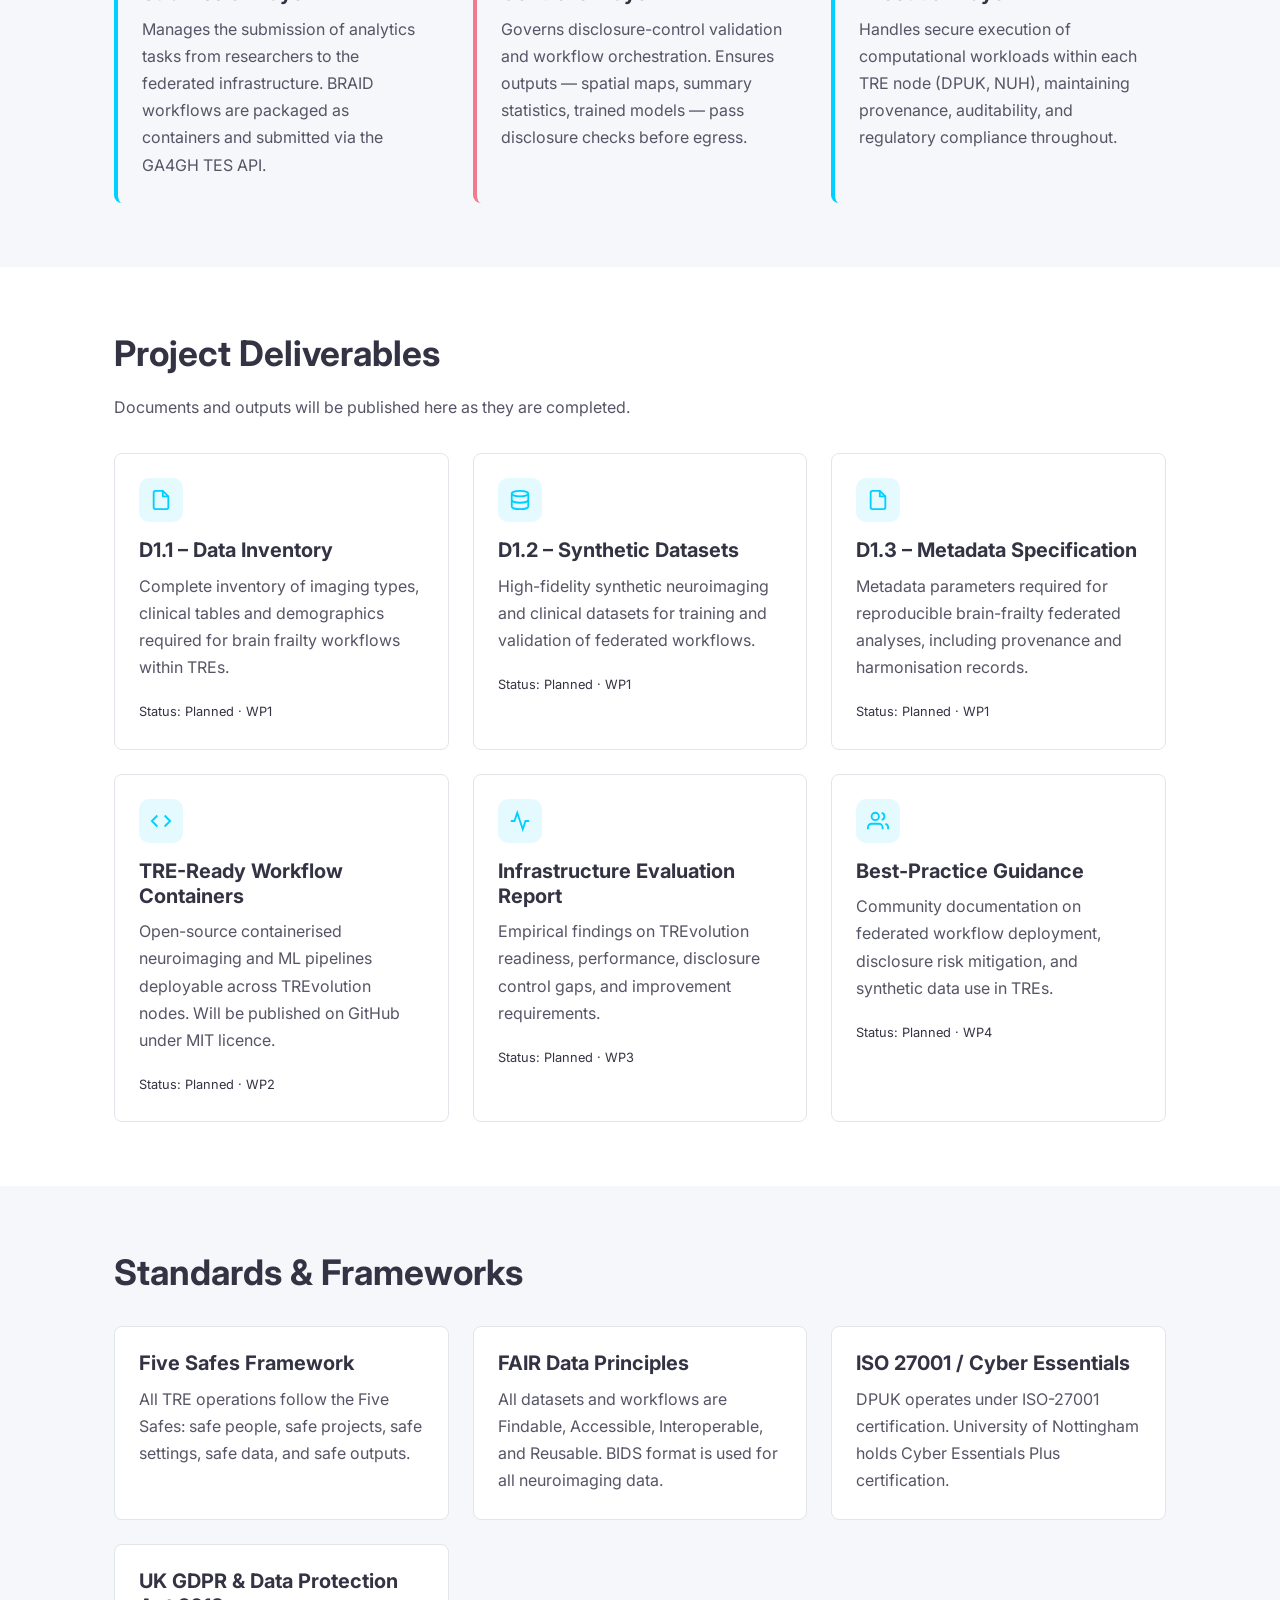
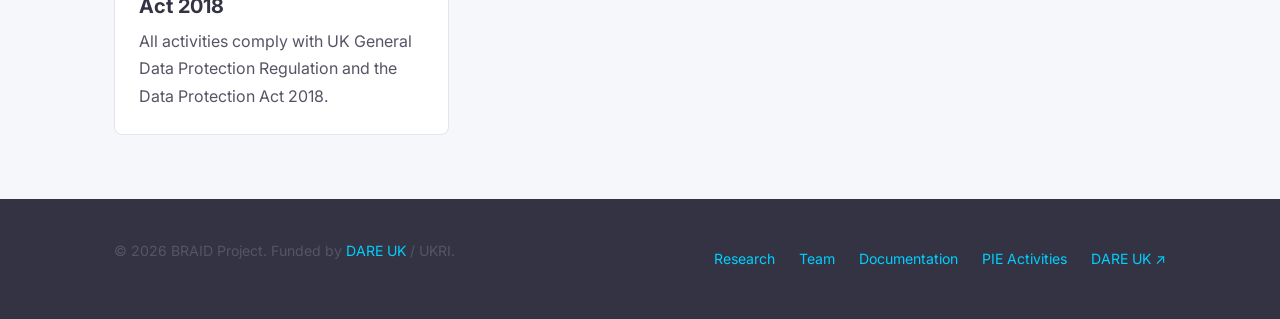
==== commit cbaf7b6a: "Fix logo file mapping and dark/light mode switching The two wide logo files had visually swapped con" ====
--- a/documentation.html
+++ b/documentation.html
@@ -15,9 +15,9 @@
     <nav class="nav-inner" aria-label="Main navigation">
       <a class="nav-logo" href="index.html">
         <picture>
-          <source media="(prefers-color-scheme: dark)"  srcset="assets/images/braid-logo-stacked-ondark.png" />
-          <source media="(prefers-color-scheme: light)" srcset="assets/images/braid-logo-wide-onlight.png" />
-          <img src="assets/images/braid-logo-wide-onlight.png" alt="BRAID – A DARE UK Project"
+          <source media="(prefers-color-scheme: dark)"  srcset="assets/images/braid-logo-wide-onlight.png" />
+          <source media="(prefers-color-scheme: light)" srcset="assets/images/braid-logo-wide-ondark.png" />
+          <img src="assets/images/braid-logo-wide-ondark.png" alt="BRAID – A DARE UK Project"
                onerror="this.closest('.nav-logo').querySelector('.nav-logo-fallback').style.display='flex'; this.closest('picture').style.display='none';" />
         </picture>
         <span class="nav-logo-fallback" style="display:none;"><span>BRAID</span>&nbsp;| DARE UK</span>
--- a/assets/css/styles.css
+++ b/assets/css/styles.css
@@ -95,7 +95,7 @@
   gap: 1rem;
 }
 .nav-logo img {
-  height: 42px;
+  height: 52px;
   width: auto;
 }
 .nav-logo-fallback {
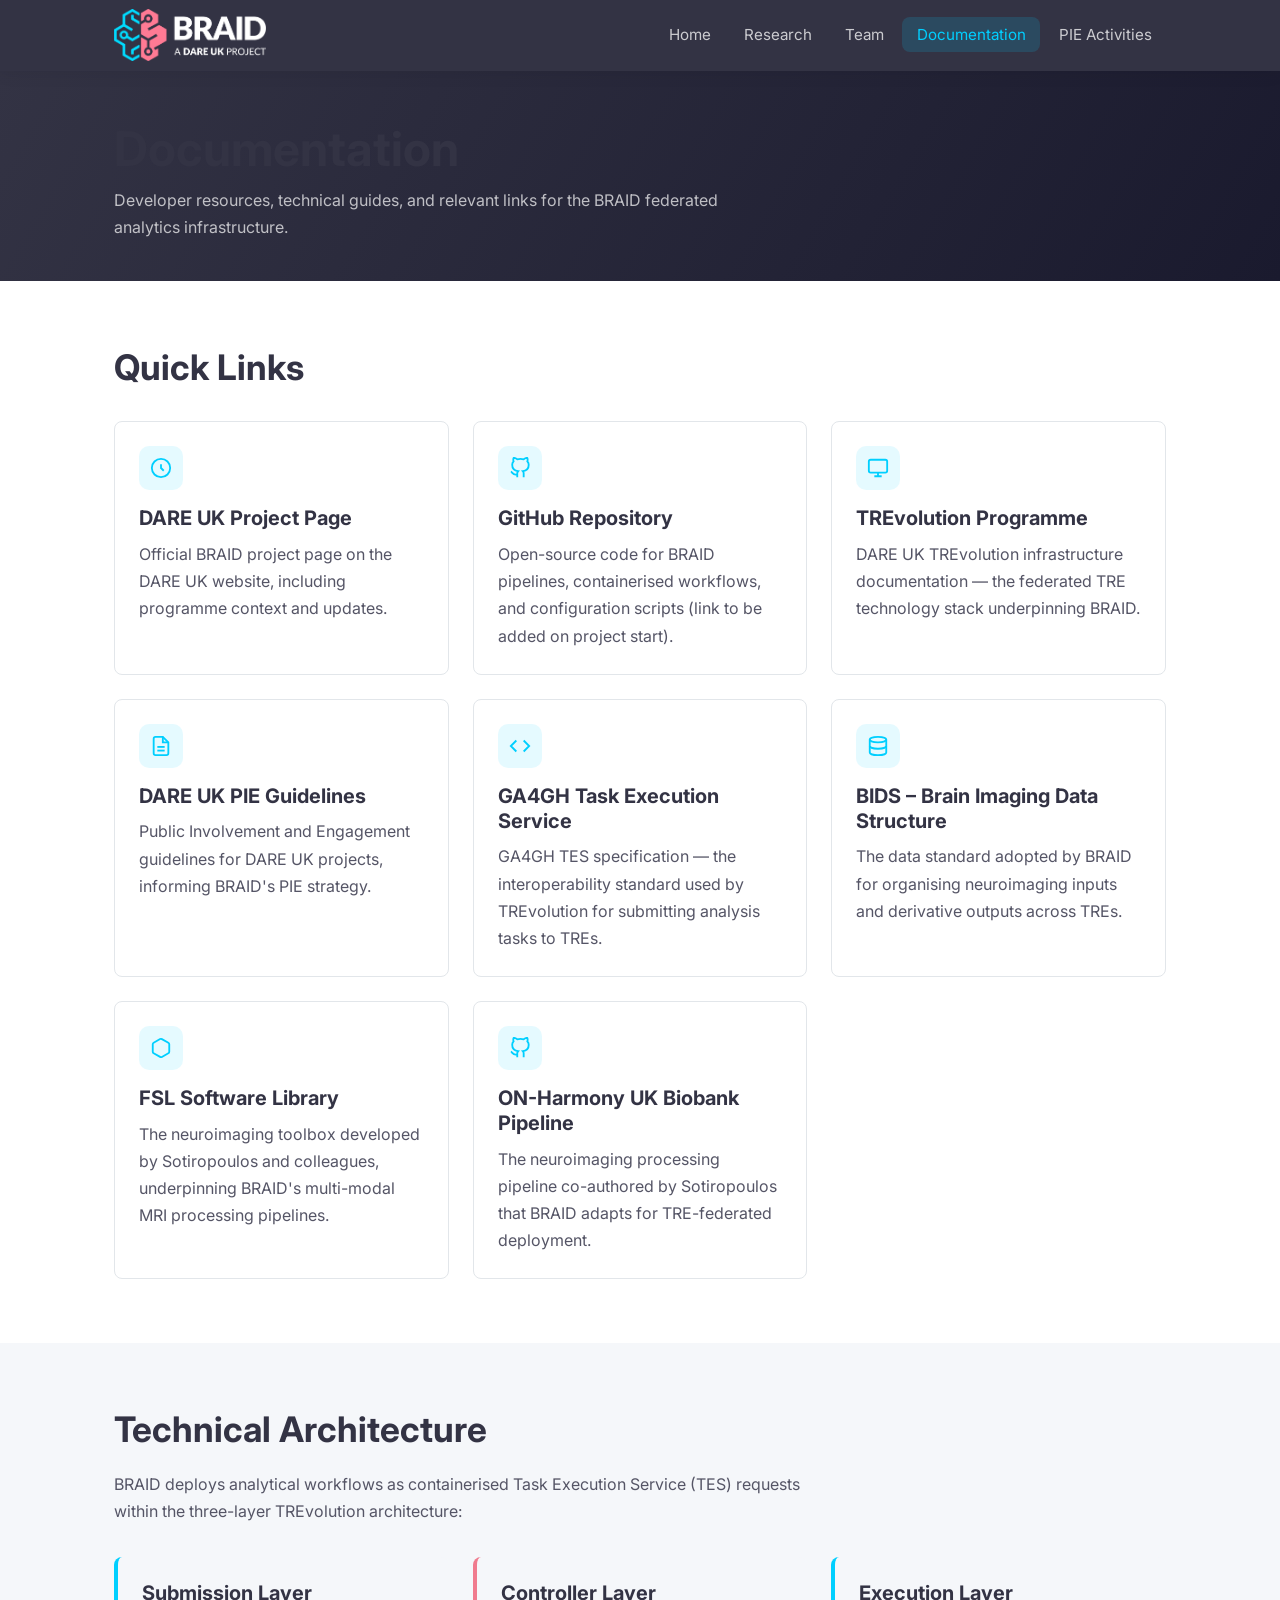
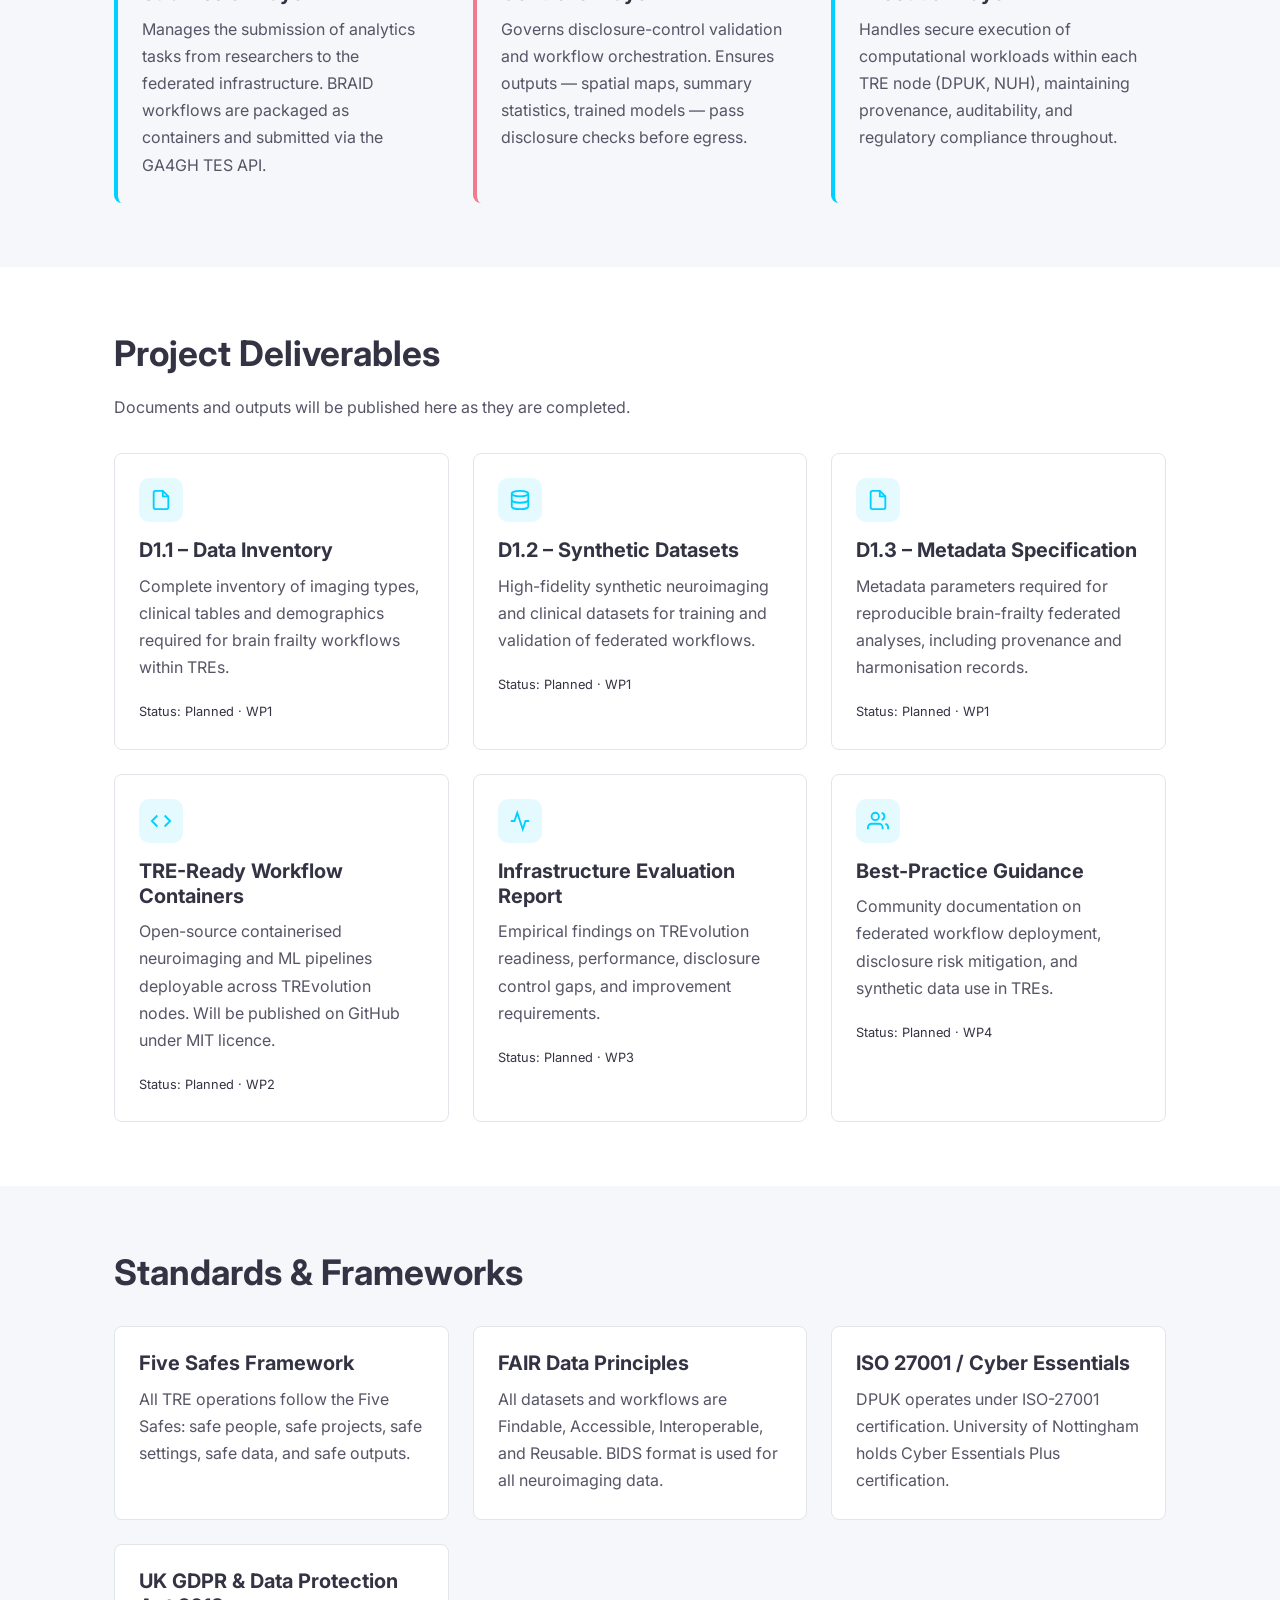
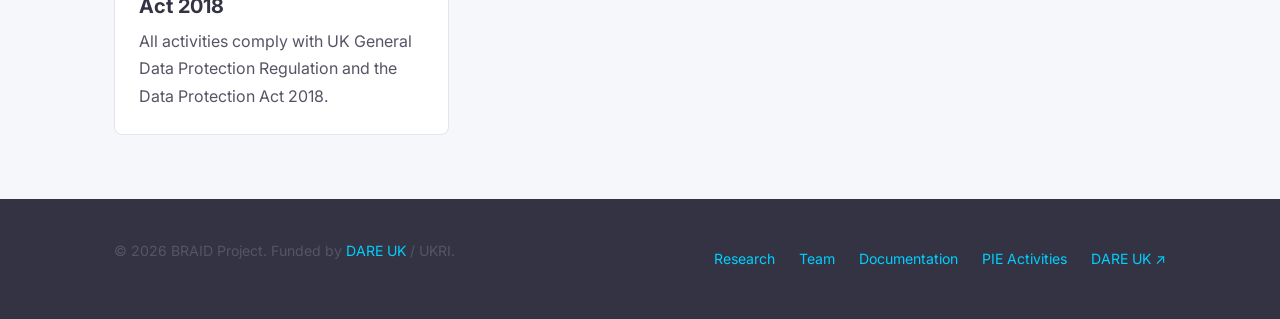
==== commit 97a9fd17: "Fix hero title visibility and logo rendering - Nav always dark (#333344) so white-text logo blends s" ====
--- a/documentation.html
+++ b/documentation.html
@@ -4,7 +4,7 @@
   <meta charset="UTF-8" />
   <meta name="viewport" content="width=device-width, initial-scale=1.0" />
   <title>Documentation – BRAID</title>
-  <link rel="stylesheet" href="assets/css/styles.css" />
+  <link rel="stylesheet" href="assets/css/styles.css?v=2" />
   <link rel="preconnect" href="https://fonts.googleapis.com" />
   <link href="https://fonts.googleapis.com/css2?family=Inter:wght@400;600;700&display=swap" rel="stylesheet" />
 </head>
@@ -14,12 +14,8 @@
   <div class="container">
     <nav class="nav-inner" aria-label="Main navigation">
       <a class="nav-logo" href="index.html">
-        <picture>
-          <source media="(prefers-color-scheme: dark)"  srcset="assets/images/braid-logo-wide-onlight.png" />
-          <source media="(prefers-color-scheme: light)" srcset="assets/images/braid-logo-wide-ondark.png" />
-          <img src="assets/images/braid-logo-wide-ondark.png" alt="BRAID – A DARE UK Project"
-               onerror="this.closest('.nav-logo').querySelector('.nav-logo-fallback').style.display='flex'; this.closest('picture').style.display='none';" />
-        </picture>
+        <img src="assets/images/braid-logo-wide-onlight.png" alt="BRAID – A DARE UK Project"
+             onerror="this.style.display='none'; this.nextElementSibling.style.display='flex';" />
         <span class="nav-logo-fallback" style="display:none;"><span>BRAID</span>&nbsp;| DARE UK</span>
       </a>
       <button class="nav-toggle" aria-label="Open menu" aria-expanded="false">
--- a/assets/css/styles.css
+++ b/assets/css/styles.css
@@ -20,11 +20,11 @@
   --card-bg:     #FFFFFF;
   --shadow:      0 2px 16px rgba(0,0,0,.08);
 
-  /* Nav (light mode = white bar) */
-  --nav-bg:      #FFFFFF;
-  --nav-border:  #E2E6EA;
-  --nav-link:    rgba(0,0,0,.65);
-  --nav-active:  var(--dark);
+  /* Nav — always dark so logo backgrounds blend */
+  --nav-bg:      #333344;
+  --nav-border:  transparent;
+  --nav-link:    rgba(255,255,255,.75);
+  --nav-active:  #FFFFFF;
 }
 
 @media (prefers-color-scheme: dark) {
@@ -36,12 +36,6 @@
     --border:      #2A2A42;
     --card-bg:     #1A1A2E;
     --shadow:      0 2px 16px rgba(0,0,0,.35);
-
-    /* Nav (dark mode = same dark as hero) */
-    --nav-bg:      #333344;
-    --nav-border:  transparent;
-    --nav-link:    rgba(255,255,255,.75);
-    --nav-active:  #FFFFFF;
   }
 }
 
@@ -165,15 +159,26 @@
   gap: 2rem;
   align-items: center;
 }
-.hero-text h1 { color: var(--white); margin-bottom: 1rem; }
+.hero-text h1 { color: #FFFFFF; margin-bottom: 1rem; }
+.hero-text h1 em { color: var(--cyan); }
 .hero-text h1 em { font-style: normal; color: var(--cyan); }
 .hero-text .subtitle {
   font-size: 1.15rem;
-  color: rgba(255,255,255,.75);
+  color: rgba(255,255,255,.85);
   max-width: 640px;
   margin-bottom: 2rem;
 }
-.hero-logo img { height: 160px; }
+.hero-logo {
+  overflow: hidden;
+  height: 160px;
+  width: 160px;
+  flex-shrink: 0;
+}
+.hero-logo img {
+  width: 160px;
+  height: auto;
+  mix-blend-mode: lighten;
+}
 
 .badge-row {
   display: flex; flex-wrap: wrap; gap: .75rem;
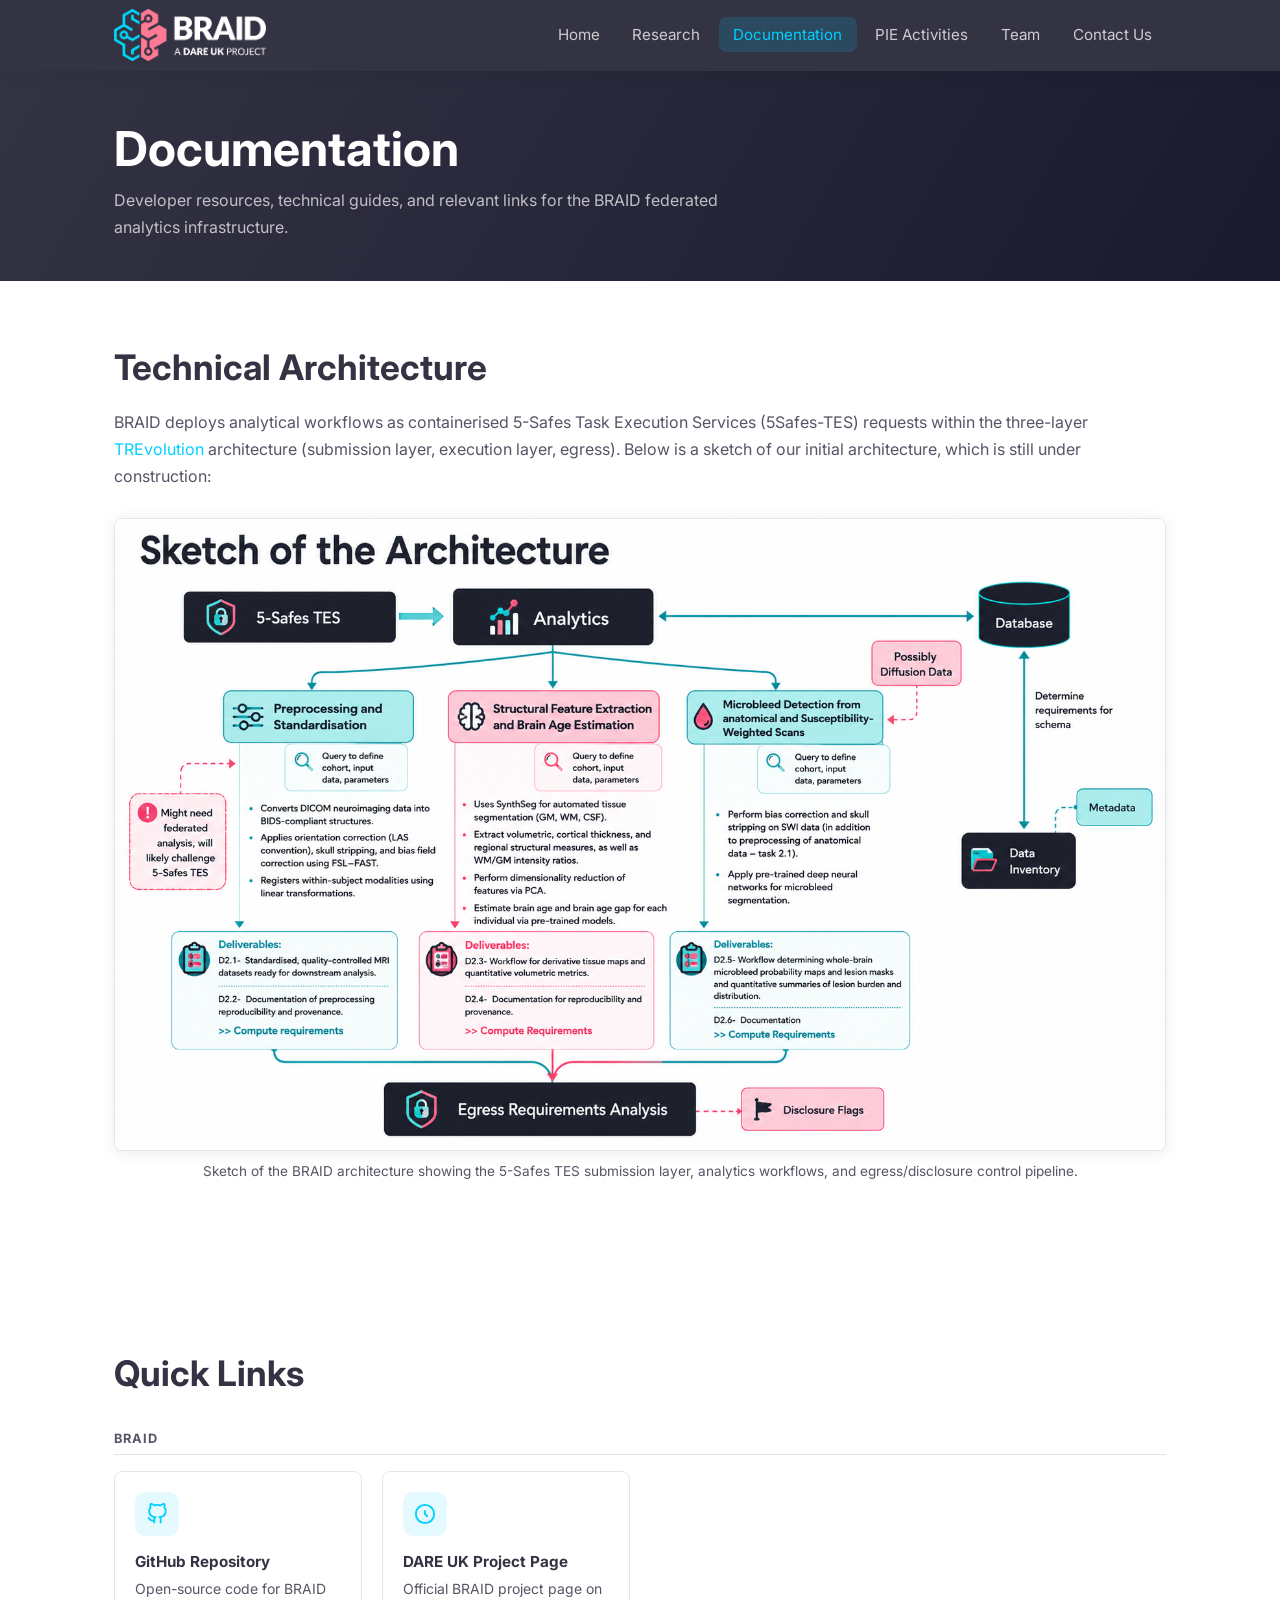
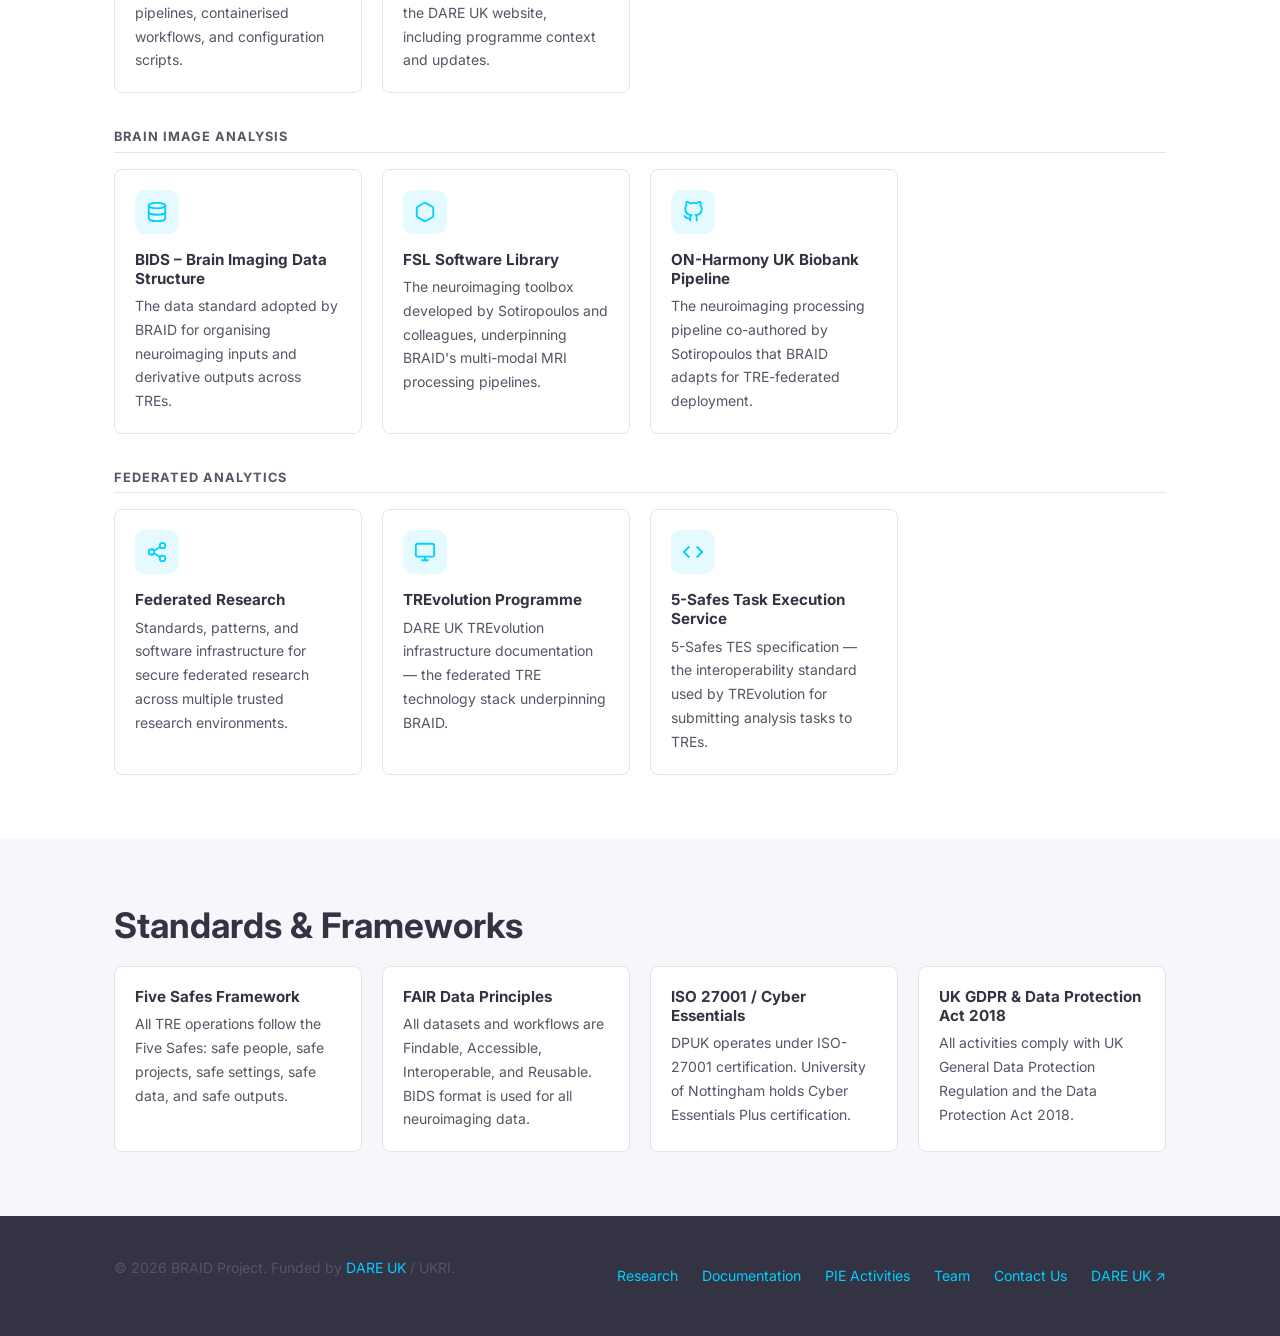
==== commit 7c369d3f: "First version of the website" ====
--- a/documentation.html
+++ b/documentation.html
@@ -7,6 +7,7 @@
   <link rel="stylesheet" href="assets/css/styles.css?v=2" />
   <link rel="preconnect" href="https://fonts.googleapis.com" />
   <link href="https://fonts.googleapis.com/css2?family=Inter:wght@400;600;700&display=swap" rel="stylesheet" />
+  <link rel="icon" type="image/png" href="assets/images/braid-logo-stacked-ondark.png" />
 </head>
 <body>
 
@@ -24,9 +25,10 @@
       <ul class="nav-links">
         <li><a href="index.html">Home</a></li>
         <li><a href="research.html">Research</a></li>
-        <li><a href="team.html">Team</a></li>
         <li><a href="documentation.html">Documentation</a></li>
         <li><a href="pie-activities.html">PIE Activities</a></li>
+        <li><a href="team.html">Team</a></li>
+        <li><a href="contact.html">Contact Us</a></li>
       </ul>
     </nav>
   </div>
@@ -39,11 +41,44 @@
   </div>
 </section>
 
+<!-- ===== TECHNICAL ARCHITECTURE ===== -->
+<section class="section">
+  <div class="container">
+    <h2>Technical Architecture</h2>
+    <p style="margin-bottom:1.75rem;">
+      BRAID deploys analytical workflows as containerised 5-Safes Task Execution Services (5Safes-TES) requests
+      within the three-layer <a href="https://dareuk.org.uk/trevolution/" target="_blank" rel="noopener">TREvolution</a> architecture (submission layer, execution layer, egress). Below is a sketch of our initial architecture, which is still under construction:
+    </p>
+
+    <figure style="margin:0 0 2.5rem;">
+      <img src="assets/images/architecture-sketch.png"
+           alt="Sketch of the BRAID architecture: 5-Safes TES feeds an Analytics hub which dispatches to Preprocessing and Standardisation, Structural Feature Extraction and Brain Age Estimation, and Microbleed Detection workflows, converging on Egress Requirements Analysis with Disclosure Flags."
+           style="width:100%; border-radius:var(--radius); border:1px solid var(--border); box-shadow:var(--shadow);" />
+      <figcaption style="margin-top:.6rem; font-size:.85rem; color:var(--text-muted); text-align:center;">
+        Sketch of the BRAID architecture showing the 5-Safes TES submission layer, analytics workflows, and egress/disclosure control pipeline.
+      </figcaption>
+    </figure>
+
+  </div>
+</section>
+
 <!-- ===== QUICK LINKS ===== -->
 <section class="section">
   <div class="container">
     <h2>Quick Links</h2>
-    <div class="doc-grid">
+
+    <h3 class="doc-group-heading">BRAID</h3>
+    <div class="doc-grid">
+
+      <a href="https://github.com/Dare-UK-BRAID" target="_blank" rel="noopener" class="doc-card" style="color:inherit;">
+        <div class="doc-icon">
+          <svg width="22" height="22" viewBox="0 0 24 24" fill="none" stroke="currentColor" stroke-width="2">
+            <path d="M9 19c-5 1.5-5-2.5-7-3m14 6v-3.87a3.37 3.37 0 0 0-.94-2.61c3.14-.35 6.44-1.54 6.44-7A5.44 5.44 0 0 0 20 4.77 5.07 5.07 0 0 0 19.91 1S18.73.65 16 2.48a13.38 13.38 0 0 0-7 0C6.27.65 5.09 1 5.09 1A5.07 5.07 0 0 0 5 4.77a5.44 5.44 0 0 0-1.5 3.78c0 5.42 3.3 6.61 6.44 7A3.37 3.37 0 0 0 9 18.13V22"/>
+          </svg>
+        </div>
+        <h3>GitHub Repository</h3>
+        <p>Open-source code for BRAID pipelines, containerised workflows, and configuration scripts.</p>
+      </a>
 
       <a href="https://dareuk.org.uk/how-we-work/ongoing-activities/dare-uk-research-exemplars/braid/"
          target="_blank" rel="noopener" class="doc-card" style="color:inherit;">
@@ -56,17 +91,63 @@
         <p>Official BRAID project page on the DARE UK website, including programme context and updates.</p>
       </a>
 
-      <a href="https://github.com" target="_blank" rel="noopener" class="doc-card" style="color:inherit;">
+    </div>
+
+    <h3 class="doc-group-heading">Brain Image Analysis</h3>
+    <div class="doc-grid">
+
+      <a href="https://bids.neuroimaging.io/" target="_blank" rel="noopener"
+         class="doc-card" style="color:inherit;">
+        <div class="doc-icon">
+          <svg width="22" height="22" viewBox="0 0 24 24" fill="none" stroke="currentColor" stroke-width="2">
+            <ellipse cx="12" cy="5" rx="9" ry="3"/><path d="M21 12c0 1.66-4 3-9 3s-9-1.34-9-3"/><path d="M3 5v14c0 1.66 4 3 9 3s9-1.34 9-3V5"/>
+          </svg>
+        </div>
+        <h3>BIDS – Brain Imaging Data Structure</h3>
+        <p>The data standard adopted by BRAID for organising neuroimaging inputs and derivative outputs across TREs.</p>
+      </a>
+
+      <a href="https://fsl.fmrib.ox.ac.uk/fsl/fslwiki/" target="_blank" rel="noopener"
+         class="doc-card" style="color:inherit;">
+        <div class="doc-icon">
+          <svg width="22" height="22" viewBox="0 0 24 24" fill="none" stroke="currentColor" stroke-width="2">
+            <path d="M21 16V8a2 2 0 0 0-1-1.73l-7-4a2 2 0 0 0-2 0l-7 4A2 2 0 0 0 3 8v8a2 2 0 0 0 1 1.73l7 4a2 2 0 0 0 2 0l7-4A2 2 0 0 0 21 16z"/>
+          </svg>
+        </div>
+        <h3>FSL Software Library</h3>
+        <p>The neuroimaging toolbox developed by Sotiropoulos and colleagues, underpinning BRAID's multi-modal MRI processing pipelines.</p>
+      </a>
+
+      <a href="https://github.com/SPMIC-UoN/BRC_Pipeline" target="_blank" rel="noopener"
+         class="doc-card" style="color:inherit;">
         <div class="doc-icon">
           <svg width="22" height="22" viewBox="0 0 24 24" fill="none" stroke="currentColor" stroke-width="2">
             <path d="M9 19c-5 1.5-5-2.5-7-3m14 6v-3.87a3.37 3.37 0 0 0-.94-2.61c3.14-.35 6.44-1.54 6.44-7A5.44 5.44 0 0 0 20 4.77 5.07 5.07 0 0 0 19.91 1S18.73.65 16 2.48a13.38 13.38 0 0 0-7 0C6.27.65 5.09 1 5.09 1A5.07 5.07 0 0 0 5 4.77a5.44 5.44 0 0 0-1.5 3.78c0 5.42 3.3 6.61 6.44 7A3.37 3.37 0 0 0 9 18.13V22"/>
           </svg>
         </div>
-        <h3>GitHub Repository</h3>
-        <p>Open-source code for BRAID pipelines, containerised workflows, and configuration scripts (link to be added on project start).</p>
-      </a>
-
-      <a href="https://dareuk.org.uk/driver-project-trevolution/" target="_blank" rel="noopener"
+        <h3>ON-Harmony UK Biobank Pipeline</h3>
+        <p>The neuroimaging processing pipeline co-authored by Sotiropoulos that BRAID adapts for TRE-federated deployment.</p>
+      </a>
+
+    </div>
+
+    <h3 class="doc-group-heading">Federated Analytics</h3>
+    <div class="doc-grid">
+
+      <a href="https://docs.federated-analytics.ac.uk/" target="_blank" rel="noopener"
+         class="doc-card" style="color:inherit;">
+        <div class="doc-icon">
+          <svg width="22" height="22" viewBox="0 0 24 24" fill="none" stroke="currentColor" stroke-width="2">
+            <circle cx="18" cy="5" r="3"/><circle cx="6" cy="12" r="3"/><circle cx="18" cy="19" r="3"/>
+            <line x1="8.59" y1="13.51" x2="15.42" y2="17.49"/>
+            <line x1="15.41" y1="6.51" x2="8.59" y2="10.49"/>
+          </svg>
+        </div>
+        <h3>Federated Research</h3>
+        <p>Standards, patterns, and software infrastructure for secure federated research across multiple trusted research environments.</p>
+      </a>
+
+      <a href="https://dareuk.org.uk/trevolution/" target="_blank" rel="noopener"
          class="doc-card" style="color:inherit;">
         <div class="doc-icon">
           <svg width="22" height="22" viewBox="0 0 24 24" fill="none" stroke="currentColor" stroke-width="2">
@@ -77,160 +158,19 @@
         <p>DARE UK TREvolution infrastructure documentation — the federated TRE technology stack underpinning BRAID.</p>
       </a>
 
-      <a href="https://dareuk.org.uk/wp-content/uploads/2025/04/Public-Involvement-and-Engagement-PIE-Guidelines-for-DARE-UK-Projects-Updated.pdf"
-         target="_blank" rel="noopener" class="doc-card" style="color:inherit;">
-        <div class="doc-icon">
-          <svg width="22" height="22" viewBox="0 0 24 24" fill="none" stroke="currentColor" stroke-width="2">
-            <path d="M14 2H6a2 2 0 0 0-2 2v16a2 2 0 0 0 2 2h12a2 2 0 0 0 2-2V8z"/><polyline points="14 2 14 8 20 8"/><line x1="16" y1="13" x2="8" y2="13"/><line x1="16" y1="17" x2="8" y2="17"/>
-          </svg>
-        </div>
-        <h3>DARE UK PIE Guidelines</h3>
-        <p>Public Involvement and Engagement guidelines for DARE UK projects, informing BRAID's PIE strategy.</p>
-      </a>
-
-      <a href="https://www.ga4gh.org/product/task-execution-service-tes/" target="_blank" rel="noopener"
+      <a href="https://docs.federated-analytics.ac.uk/five_safes_tes" target="_blank" rel="noopener"
          class="doc-card" style="color:inherit;">
         <div class="doc-icon">
           <svg width="22" height="22" viewBox="0 0 24 24" fill="none" stroke="currentColor" stroke-width="2">
             <polyline points="16 18 22 12 16 6"/><polyline points="8 6 2 12 8 18"/>
           </svg>
         </div>
-        <h3>GA4GH Task Execution Service</h3>
-        <p>GA4GH TES specification — the interoperability standard used by TREvolution for submitting analysis tasks to TREs.</p>
-      </a>
-
-      <a href="https://bids.neuroimaging.io/" target="_blank" rel="noopener"
-         class="doc-card" style="color:inherit;">
-        <div class="doc-icon">
-          <svg width="22" height="22" viewBox="0 0 24 24" fill="none" stroke="currentColor" stroke-width="2">
-            <ellipse cx="12" cy="5" rx="9" ry="3"/><path d="M21 12c0 1.66-4 3-9 3s-9-1.34-9-3"/><path d="M3 5v14c0 1.66 4 3 9 3s9-1.34 9-3V5"/>
-          </svg>
-        </div>
-        <h3>BIDS – Brain Imaging Data Structure</h3>
-        <p>The data standard adopted by BRAID for organising neuroimaging inputs and derivative outputs across TREs.</p>
-      </a>
-
-      <a href="https://fsl.fmrib.ox.ac.uk/fsl/fslwiki/" target="_blank" rel="noopener"
-         class="doc-card" style="color:inherit;">
-        <div class="doc-icon">
-          <svg width="22" height="22" viewBox="0 0 24 24" fill="none" stroke="currentColor" stroke-width="2">
-            <path d="M21 16V8a2 2 0 0 0-1-1.73l-7-4a2 2 0 0 0-2 0l-7 4A2 2 0 0 0 3 8v8a2 2 0 0 0 1 1.73l7 4a2 2 0 0 0 2 0l7-4A2 2 0 0 0 21 16z"/>
-          </svg>
-        </div>
-        <h3>FSL Software Library</h3>
-        <p>The neuroimaging toolbox developed by Sotiropoulos and colleagues, underpinning BRAID's multi-modal MRI processing pipelines.</p>
-      </a>
-
-      <a href="https://github.com/SPMIC-UoN/ON-Harmony_UKBB_pipeline" target="_blank" rel="noopener"
-         class="doc-card" style="color:inherit;">
-        <div class="doc-icon">
-          <svg width="22" height="22" viewBox="0 0 24 24" fill="none" stroke="currentColor" stroke-width="2">
-            <path d="M9 19c-5 1.5-5-2.5-7-3m14 6v-3.87a3.37 3.37 0 0 0-.94-2.61c3.14-.35 6.44-1.54 6.44-7A5.44 5.44 0 0 0 20 4.77 5.07 5.07 0 0 0 19.91 1S18.73.65 16 2.48a13.38 13.38 0 0 0-7 0C6.27.65 5.09 1 5.09 1A5.07 5.07 0 0 0 5 4.77a5.44 5.44 0 0 0-1.5 3.78c0 5.42 3.3 6.61 6.44 7A3.37 3.37 0 0 0 9 18.13V22"/>
-          </svg>
-        </div>
-        <h3>ON-Harmony UK Biobank Pipeline</h3>
-        <p>The neuroimaging processing pipeline co-authored by Sotiropoulos that BRAID adapts for TRE-federated deployment.</p>
-      </a>
-
-    </div>
-  </div>
-</section>
-
-<!-- ===== TECHNICAL ARCHITECTURE ===== -->
-<section class="section section--alt">
-  <div class="container">
-    <h2>Technical Architecture</h2>
-    <p style="max-width:720px; margin-bottom:2rem;">
-      BRAID deploys analytical workflows as containerised Task Execution Service (TES) requests
-      within the three-layer TREvolution architecture:
-    </p>
-    <div class="summary-grid">
-      <div class="summary-card">
-        <h3>Submission Layer</h3>
-        <p>Manages the submission of analytics tasks from researchers to the federated infrastructure.
-        BRAID workflows are packaged as containers and submitted via the GA4GH TES API.</p>
-      </div>
-      <div class="summary-card pink-border">
-        <h3>Controller Layer</h3>
-        <p>Governs disclosure-control validation and workflow orchestration. Ensures outputs —
-        spatial maps, summary statistics, trained models — pass disclosure checks before egress.</p>
-      </div>
-      <div class="summary-card">
-        <h3>Execution Layer</h3>
-        <p>Handles secure execution of computational workloads within each TRE node (DPUK, NUH),
-        maintaining provenance, auditability, and regulatory compliance throughout.</p>
-      </div>
-    </div>
-  </div>
-</section>
-
-<!-- ===== DELIVERABLES ===== -->
-<section class="section">
-  <div class="container">
-    <h2>Project Deliverables</h2>
-    <p style="margin-bottom:2rem;">Documents and outputs will be published here as they are completed.</p>
-    <div class="doc-grid">
-      <div class="doc-card">
-        <div class="doc-icon">
-          <svg width="22" height="22" viewBox="0 0 24 24" fill="none" stroke="currentColor" stroke-width="2">
-            <path d="M14 2H6a2 2 0 0 0-2 2v16a2 2 0 0 0 2 2h12a2 2 0 0 0 2-2V8z"/><polyline points="14 2 14 8 20 8"/>
-          </svg>
-        </div>
-        <h3>D1.1 – Data Inventory</h3>
-        <p>Complete inventory of imaging types, clinical tables and demographics required for brain frailty workflows within TREs.</p>
-        <span style="font-size:.8rem; color:var(--mid);">Status: Planned · WP1</span>
-      </div>
-      <div class="doc-card">
-        <div class="doc-icon">
-          <svg width="22" height="22" viewBox="0 0 24 24" fill="none" stroke="currentColor" stroke-width="2">
-            <ellipse cx="12" cy="5" rx="9" ry="3"/><path d="M21 12c0 1.66-4 3-9 3s-9-1.34-9-3"/><path d="M3 5v14c0 1.66 4 3 9 3s9-1.34 9-3V5"/>
-          </svg>
-        </div>
-        <h3>D1.2 – Synthetic Datasets</h3>
-        <p>High-fidelity synthetic neuroimaging and clinical datasets for training and validation of federated workflows.</p>
-        <span style="font-size:.8rem; color:var(--mid);">Status: Planned · WP1</span>
-      </div>
-      <div class="doc-card">
-        <div class="doc-icon">
-          <svg width="22" height="22" viewBox="0 0 24 24" fill="none" stroke="currentColor" stroke-width="2">
-            <path d="M14 2H6a2 2 0 0 0-2 2v16a2 2 0 0 0 2 2h12a2 2 0 0 0 2-2V8z"/><polyline points="14 2 14 8 20 8"/>
-          </svg>
-        </div>
-        <h3>D1.3 – Metadata Specification</h3>
-        <p>Metadata parameters required for reproducible brain-frailty federated analyses, including provenance and harmonisation records.</p>
-        <span style="font-size:.8rem; color:var(--mid);">Status: Planned · WP1</span>
-      </div>
-      <div class="doc-card">
-        <div class="doc-icon">
-          <svg width="22" height="22" viewBox="0 0 24 24" fill="none" stroke="currentColor" stroke-width="2">
-            <polyline points="16 18 22 12 16 6"/><polyline points="8 6 2 12 8 18"/>
-          </svg>
-        </div>
-        <h3>TRE-Ready Workflow Containers</h3>
-        <p>Open-source containerised neuroimaging and ML pipelines deployable across TREvolution nodes. Will be published on GitHub under MIT licence.</p>
-        <span style="font-size:.8rem; color:var(--mid);">Status: Planned · WP2</span>
-      </div>
-      <div class="doc-card">
-        <div class="doc-icon">
-          <svg width="22" height="22" viewBox="0 0 24 24" fill="none" stroke="currentColor" stroke-width="2">
-            <path d="M22 12h-4l-3 9L9 3l-3 9H2"/>
-          </svg>
-        </div>
-        <h3>Infrastructure Evaluation Report</h3>
-        <p>Empirical findings on TREvolution readiness, performance, disclosure control gaps, and improvement requirements.</p>
-        <span style="font-size:.8rem; color:var(--mid);">Status: Planned · WP3</span>
-      </div>
-      <div class="doc-card">
-        <div class="doc-icon">
-          <svg width="22" height="22" viewBox="0 0 24 24" fill="none" stroke="currentColor" stroke-width="2">
-            <path d="M17 21v-2a4 4 0 0 0-4-4H5a4 4 0 0 0-4 4v2"/><circle cx="9" cy="7" r="4"/><path d="M23 21v-2a4 4 0 0 0-3-3.87"/><path d="M16 3.13a4 4 0 0 1 0 7.75"/>
-          </svg>
-        </div>
-        <h3>Best-Practice Guidance</h3>
-        <p>Community documentation on federated workflow deployment, disclosure risk mitigation, and synthetic data use in TREs.</p>
-        <span style="font-size:.8rem; color:var(--mid);">Status: Planned · WP4</span>
-      </div>
-    </div>
+        <h3>5-Safes Task Execution Service</h3>
+        <p>5-Safes TES specification — the interoperability standard used by TREvolution for submitting analysis tasks to TREs.</p>
+      </a>
+
+    </div>
+
   </div>
 </section>
 
@@ -265,9 +205,10 @@
       <p>© 2026 BRAID Project. Funded by <a href="https://dareuk.org.uk" target="_blank" rel="noopener">DARE UK</a> / UKRI.</p>
       <nav class="footer-links" aria-label="Footer navigation">
         <a href="research.html">Research</a>
-        <a href="team.html">Team</a>
         <a href="documentation.html">Documentation</a>
         <a href="pie-activities.html">PIE Activities</a>
+        <a href="team.html">Team</a>
+        <a href="contact.html">Contact Us</a>
         <a href="https://dareuk.org.uk/how-we-work/ongoing-activities/dare-uk-research-exemplars/braid/"
            target="_blank" rel="noopener">DARE UK ↗</a>
       </nav>
--- a/assets/css/styles.css
+++ b/assets/css/styles.css
@@ -7,6 +7,7 @@
 :root {
   --cyan:        #00CFFF;
   --pink:        #F07B8E;
+  --white:       #FFFFFF;
   --dark:        #333344;   /* nav / hero / footer – always dark */
   --radius:      8px;
   --font:        'Inter', 'Segoe UI', Arial, sans-serif;
@@ -169,15 +170,14 @@
   margin-bottom: 2rem;
 }
 .hero-logo {
-  overflow: hidden;
-  height: 160px;
-  width: 160px;
   flex-shrink: 0;
+  display: flex;
+  align-items: center;
+  justify-content: center;
 }
 .hero-logo img {
-  width: 160px;
+  width: 200px;
   height: auto;
-  mix-blend-mode: lighten;
 }
 
 .badge-row {
@@ -214,13 +214,15 @@
 }
 .btn:hover { transform: translateY(-1px); box-shadow: 0 4px 16px rgba(0,0,0,.2); text-decoration: none; }
 .btn-primary { background: var(--cyan); color: var(--dark); }
-.btn-outline  { background: transparent; border: 2px solid rgba(255,255,255,.4); color: var(--white); }
+.btn-outline  { background: rgba(255,255,255,.08); border: 2px solid rgba(255,255,255,.55); color: #FFFFFF; }
 
 /* ---------- Lay Summary ---------- */
 .lay-summary {
   background: var(--bg);
   padding: 3rem 0;
 }
+.lay-summary p { text-align: justify; }
+.page-research p { text-align: justify; }
 .summary-grid {
   display: grid;
   grid-template-columns: repeat(auto-fit, minmax(280px, 1fr));
@@ -236,25 +238,70 @@
 .summary-card.pink-border { border-left-color: var(--pink); }
 .summary-card h3 { color: var(--text); }
 
+.summary-grid-2col {
+  display: grid;
+  grid-template-columns: repeat(2, 1fr);
+  gap: 1.5rem;
+  margin-top: 2rem;
+}
+.summary-grid-4col {
+  display: grid;
+  grid-template-columns: repeat(4, 1fr);
+  gap: 1.5rem;
+  margin-top: 2rem;
+}
+@media (max-width: 900px) {
+  .summary-grid-4col { grid-template-columns: repeat(2, 1fr); }
+}
+@media (max-width: 640px) {
+  .summary-grid-2col { grid-template-columns: 1fr; }
+  .summary-grid-4col { grid-template-columns: 1fr; }
+}
+
+.card-icon {
+  width: 44px; height: 44px;
+  background: rgba(0, 207, 255, .12);
+  border-radius: 10px;
+  display: flex; align-items: center; justify-content: center;
+  margin-bottom: 1rem;
+}
+.card-icon svg { width: 22px; height: 22px; stroke: var(--cyan); }
+.card-icon.pink { background: rgba(240, 123, 142, .12); }
+.card-icon.pink svg { stroke: var(--pink); }
+
 /* ---------- Institutions strip ---------- */
 .institutions {
-  background: var(--dark);
-  padding: 2rem 0;
-}
-.inst-list {
+  background: var(--bg-alt);
+  padding: 2.5rem 0;
+  border-top: 1px solid var(--border);
+}
+.institutions h3 {
+  text-align: center;
+  font-size: .8rem;
+  font-weight: 600;
+  letter-spacing: .08em;
+  text-transform: uppercase;
+  color: var(--text-muted);
+  margin-bottom: 1.5rem;
+}
+.inst-logo-strip {
   display: flex;
   flex-wrap: wrap;
-  gap: .75rem 1.5rem;
   align-items: center;
   justify-content: center;
+  gap: 2rem 3rem;
   list-style: none;
 }
-.inst-list li {
-  color: rgba(255,255,255,.7);
-  font-size: .9rem;
-  padding: .4rem .8rem;
-  border: 1px solid rgba(255,255,255,.15);
-  border-radius: 4px;
+.inst-logo-strip li img {
+  height: 52px;
+  width: auto;
+  object-fit: contain;
+  opacity: .85;
+  transition: opacity .2s;
+}
+.inst-logo-strip li img:hover { opacity: 1; }
+@media (max-width: 640px) {
+  .inst-logo-strip li img { height: 38px; }
 }
 
 /* ---------- Page hero (inner pages) ---------- */
@@ -267,21 +314,25 @@
 .page-hero p  { color: rgba(255,255,255,.7); max-width: 640px; margin-bottom: 0; }
 
 /* ---------- Research page ---------- */
-.pub-list { list-style: none; padding: 0; }
-.pub-list li {
-  padding: 1rem 0;
-  border-bottom: 1px solid var(--border);
-  display: grid;
-  grid-template-columns: auto 1fr;
-  gap: .75rem;
-}
-.pub-list li:last-child { border-bottom: none; }
-.pub-year {
+.pub-year-heading {
+  font-size: 1rem;
   font-weight: 700;
   color: var(--cyan);
-  min-width: 50px;
-}
+  margin: 2rem 0 .5rem;
+  padding-bottom: .4rem;
+  border-bottom: 1px solid var(--border);
+  text-transform: uppercase;
+  letter-spacing: .06em;
+}
+.pub-list { list-style: none; padding: 0; margin-bottom: 0; }
+.pub-list li {
+  padding: .85rem 0;
+  border-bottom: 1px solid var(--border);
+}
+.pub-list li:last-child { border-bottom: none; }
 .pub-title { font-weight: 600; color: var(--text); margin-bottom: .2rem; }
+.pub-title a { color: var(--text); }
+.pub-title a:hover { color: var(--cyan); }
 .pub-meta  { font-size: .88rem; color: var(--text-muted); }
 
 /* ---------- Team page ---------- */
@@ -316,6 +367,37 @@
 }
 .team-photo-placeholder svg { width: 60px; height: 60px; opacity: .4; }
 
+.section-heading-with-logo {
+  display: flex;
+  align-items: center;
+  gap: 1rem;
+  flex-wrap: wrap;
+}
+.inst-logo-header {
+  height: 48px;
+  width: auto;
+  object-fit: contain;
+  flex-shrink: 0;
+}
+.team-name-row {
+  display: flex;
+  align-items: flex-start;
+  justify-content: space-between;
+  gap: .75rem;
+  margin-bottom: .1rem;
+}
+.team-name-row h3 { margin-bottom: 0; }
+.team-org { display: flex; align-items: center; gap: .3rem; flex-shrink: 0; padding-top: .2rem; }
+.inst-logo-inline {
+  height: 28px;
+  width: auto;
+  object-fit: contain;
+  flex-shrink: 0;
+}
+.inst-logo-inline--lg {
+  height: 44px;
+}
+
 .team-info { padding: 1.2rem; }
 .team-info h3 { margin-bottom: .2rem; font-size: 1.05rem; color: var(--text); }
 .team-role  { font-size: .88rem; color: var(--cyan); font-weight: 600; margin-bottom: .35rem; }
@@ -323,19 +405,37 @@
 .team-bio   { font-size: .88rem; color: var(--text-muted); margin-bottom: 0; line-height: 1.55; }
 
 /* ---------- Documentation page ---------- */
+.doc-group-heading {
+  font-size: .8rem;
+  font-weight: 700;
+  text-transform: uppercase;
+  letter-spacing: .08em;
+  color: var(--text-muted);
+  margin: 2.25rem 0 0;
+  padding-bottom: .4rem;
+  border-bottom: 1px solid var(--border);
+}
 .doc-grid {
   display: grid;
-  grid-template-columns: repeat(auto-fill, minmax(300px, 1fr));
-  gap: 1.5rem;
-  margin-top: 2rem;
+  grid-template-columns: repeat(4, 1fr);
+  gap: 1.25rem;
+  margin-top: 1rem;
+  font-size: .875rem;
+}
+@media (max-width: 900px) {
+  .doc-grid { grid-template-columns: repeat(2, 1fr); }
+}
+@media (max-width: 540px) {
+  .doc-grid { grid-template-columns: 1fr; }
 }
 .doc-card {
   background: var(--card-bg);
   border: 1px solid var(--border);
   border-radius: var(--radius);
-  padding: 1.5rem;
+  padding: 1.25rem;
   transition: border-color .2s, box-shadow .2s;
 }
+.doc-card h3 { font-size: .95rem; margin-bottom: .4rem; }
 .doc-card:hover {
   border-color: var(--cyan);
   box-shadow: 0 4px 20px rgba(0,207,255,.1);
@@ -436,3 +536,61 @@
   .pie-item { padding-left: 44px; }
   .pie-dot  { left: 6px; }
 }
+
+/* ---------- Home – news sidebar layout ---------- */
+.home-body {
+  display: grid;
+  grid-template-columns: 1fr 300px;
+  gap: 3rem;
+  align-items: start;
+}
+
+.news-feed {
+  position: sticky;
+  top: 5rem;
+}
+
+.news-feed-title {
+  font-size: 1rem;
+  font-weight: 700;
+  color: var(--text);
+  margin-bottom: 1.25rem;
+  padding-bottom: .6rem;
+  border-bottom: 2px solid var(--cyan);
+  text-transform: uppercase;
+  letter-spacing: .07em;
+}
+
+.news-item {
+  padding: 1rem 0;
+  border-bottom: 1px solid var(--border);
+}
+.news-item:last-child { border-bottom: none; }
+
+.news-item-date {
+  font-size: .75rem;
+  color: var(--cyan);
+  font-weight: 600;
+  text-transform: uppercase;
+  letter-spacing: .05em;
+  margin-bottom: .25rem;
+}
+
+.news-item-title {
+  font-weight: 600;
+  font-size: .95rem;
+  color: var(--text);
+  margin-bottom: .35rem;
+}
+
+.news-item-body {
+  font-size: .85rem;
+  color: var(--text-muted);
+  line-height: 1.55;
+  margin: 0;
+}
+
+@media (max-width: 900px) {
+  .home-body { grid-template-columns: 1fr; }
+  .news-feed { position: static; border-top: 1px solid var(--border); padding-top: 2rem; }
+}
